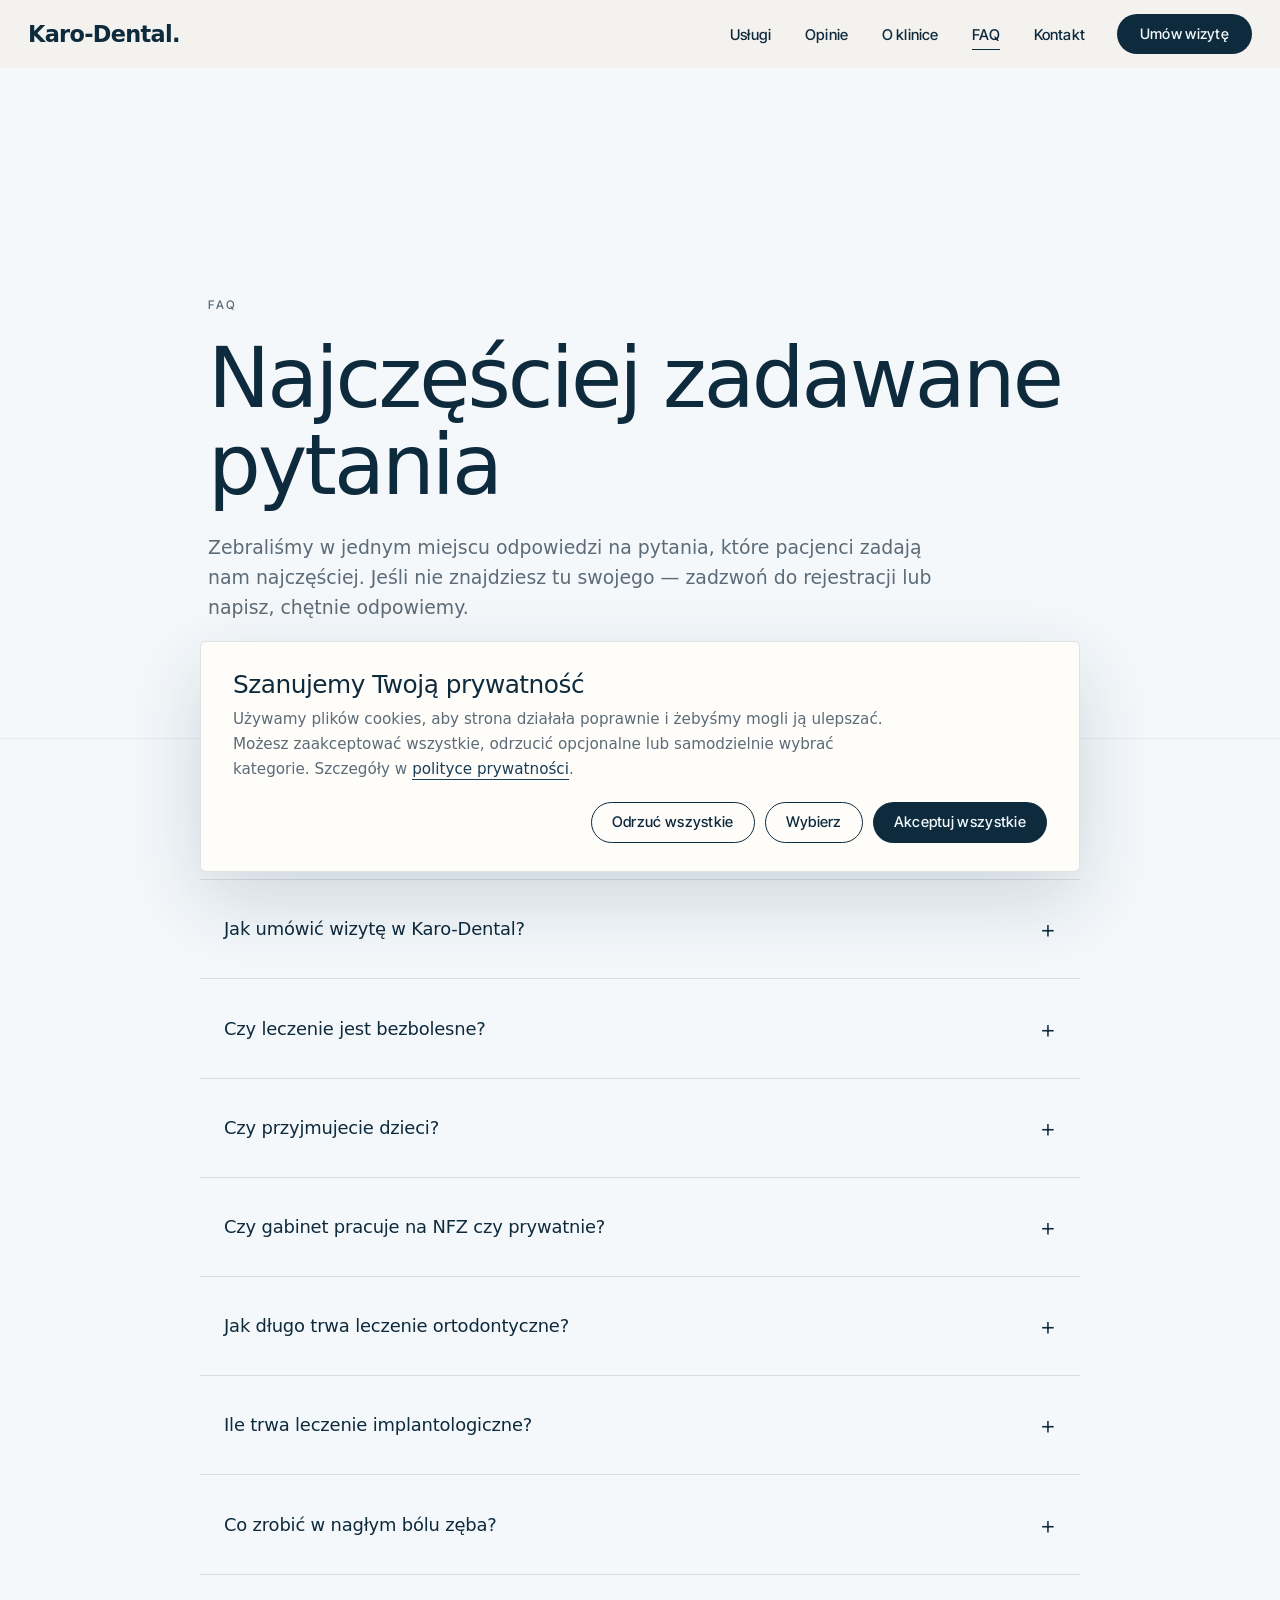
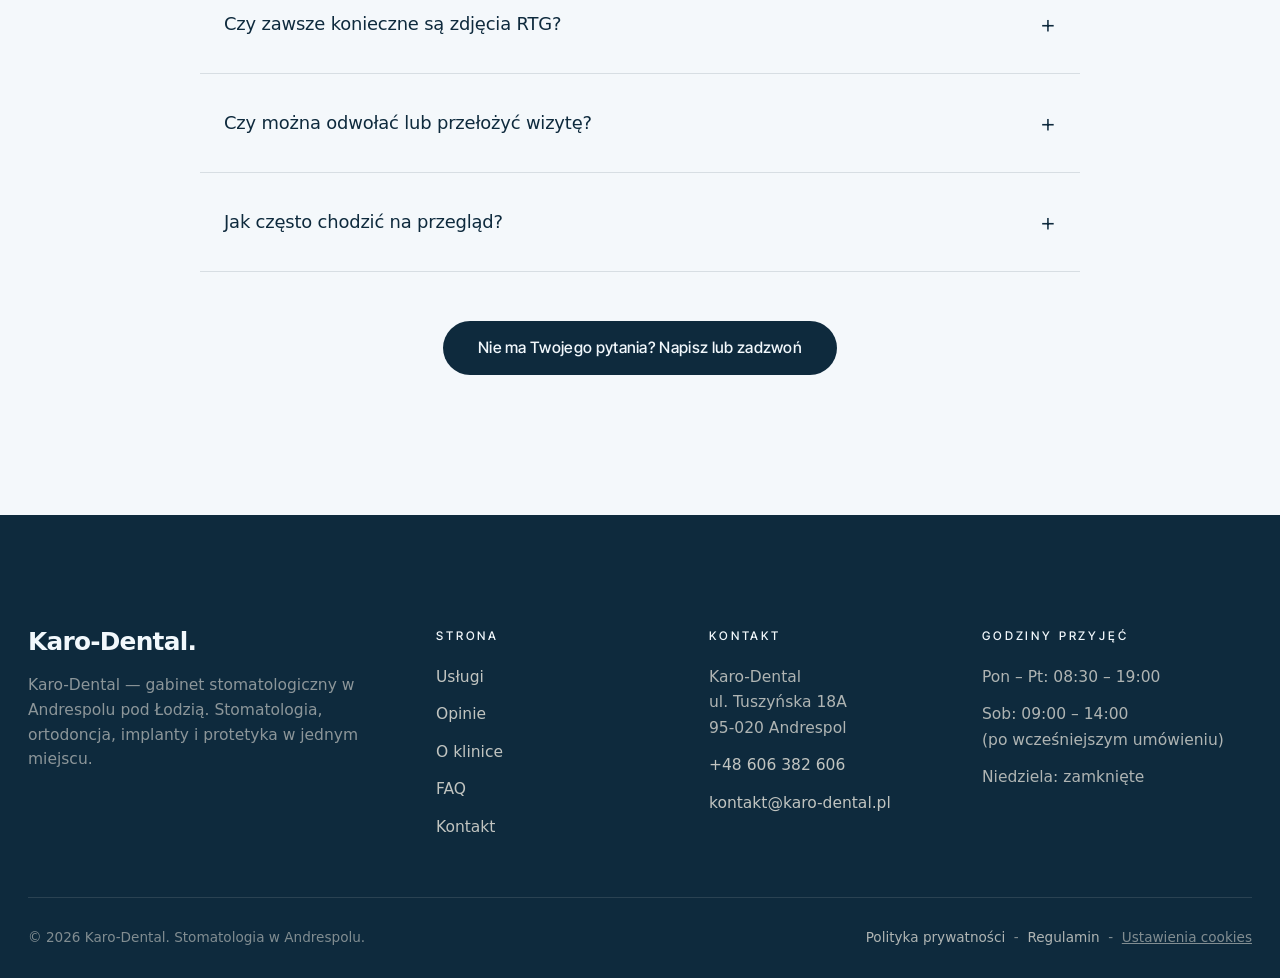
==== faq.html @ c1598f61 "Convert Meblove furniture site into Karo-Dental dental clinic site Agent-Logs-Url: https://github.co" ====
<!DOCTYPE html>
<html lang="pl">
<head>
  <meta charset="UTF-8" />
  <script>document.documentElement.classList.add("js")</script>
  <meta name="viewport" content="width=device-width, initial-scale=1.0" />
  <title>FAQ — najczęściej zadawane pytania | Karo-Dental Andrespol</title>
  <meta name="description" content="Odpowiedzi na najczęstsze pytania pacjentów Karo-Dental: rejestracja, znieczulenie, dzieci, ortodoncja, implanty, terminy, NFZ vs prywatnie, koszty leczenia." />
  <meta name="theme-color" content="#0E2A3D" />
  <link rel="icon" href="assets/favicon.svg" type="image/svg+xml" />
  <link rel="preconnect" href="https://api.fontshare.com" />
  <link rel="preconnect" href="https://fonts.googleapis.com" />
  <link rel="preconnect" href="https://fonts.gstatic.com" crossorigin />
  <link href="https://api.fontshare.com/v2/css?f[]=satoshi@300,400,500,600,700&display=swap" rel="stylesheet" />
  <link href="https://fonts.googleapis.com/css2?family=Inter+Tight:wght@300;400;500;600;700&display=swap" rel="stylesheet" />
  <link rel="stylesheet" href="style.css" />
  <meta name="robots" content="index, follow, max-image-preview:large, max-snippet:-1, max-video-preview:-1" />
  <meta name="author" content="Karo-Dental" />
  <link rel="canonical" href="https://karo-dental.pl/faq" />
  <meta property="og:url" content="https://karo-dental.pl/faq" />
  <meta property="og:type" content="website" />
  <meta property="og:locale" content="pl_PL" />
  <meta property="og:site_name" content="Karo-Dental" />
  <meta property="og:title" content="FAQ — najczęściej zadawane pytania | Karo-Dental Andrespol" />
  <meta property="og:description" content="Odpowiedzi na najczęstsze pytania pacjentów Karo-Dental." />
  <meta property="og:image" content="https://karo-dental.pl/assets/favicon.svg" />
  <meta name="twitter:card" content="summary_large_image" />
  <meta name="twitter:title" content="FAQ — najczęściej zadawane pytania | Karo-Dental Andrespol" />
  <meta name="twitter:description" content="Odpowiedzi na najczęstsze pytania pacjentów Karo-Dental." />
  <meta name="twitter:image" content="https://karo-dental.pl/assets/favicon.svg" />
  <link rel="alternate" hreflang="pl-PL" href="https://karo-dental.pl/faq" />
  <link rel="alternate" hreflang="x-default" href="https://karo-dental.pl/faq" />
  <script type="application/ld+json">
  {
    "@context": "https://schema.org",
    "@type": "FAQPage",
    "mainEntity": [
      {
        "@type": "Question",
        "name": "Jak umówić wizytę w Karo-Dental?",
        "acceptedAnswer": {
          "@type": "Answer",
          "text": "Najwygodniej zadzwonić do rejestracji pod numer +48 606 382 606 w godzinach pracy gabinetu (Pon–Pt 8:30–19:00, Sob 9:00–14:00 po wcześniejszym umówieniu). Można też napisać przez formularz kontaktowy — odpowiadamy zwykle tego samego dnia roboczego."
        }
      },
      {
        "@type": "Question",
        "name": "Czy leczenie jest bezbolesne?",
        "acceptedAnswer": {
          "@type": "Answer",
          "text": "Tak — wszędzie tam, gdzie to potrzebne, pracujemy w znieczuleniu miejscowym. Pacjenci podkreślają, że wizyty są szybkie i bezbolesne, a w wielu przypadkach drobne procedury można przeprowadzić nawet bez znieczulenia."
        }
      },
      {
        "@type": "Question",
        "name": "Czy przyjmujecie dzieci?",
        "acceptedAnswer": {
          "@type": "Answer",
          "text": "Tak. Prowadzimy przeglądy, profilaktykę (lakowanie, fluoryzacja), leczenie próchnicy zębów mlecznych i stałych oraz konsultacje ortodontyczne dla dzieci i młodzieży. Z najmłodszymi pacjentami pracujemy spokojnie, dając im czas na oswojenie się z gabinetem."
        }
      },
      {
        "@type": "Question",
        "name": "Czy gabinet pracuje na NFZ czy prywatnie?",
        "acceptedAnswer": {
          "@type": "Answer",
          "text": "Karo-Dental jest gabinetem prywatnym. Koszt każdej procedury podajemy zawsze przed jej wykonaniem — bez doliczania w trakcie. Na życzenie wystawiamy fakturę."
        }
      },
      {
        "@type": "Question",
        "name": "Jak długo trwa leczenie ortodontyczne?",
        "acceptedAnswer": {
          "@type": "Answer",
          "text": "Czas leczenia ortodontycznego jest indywidualny i zależy od stopnia wady zgryzu, wieku pacjenta i wybranego rodzaju aparatu. Standardowe leczenie aparatem stałym trwa zwykle od 12 do 24 miesięcy. Konkretny czas podajemy podczas konsultacji ortodontycznej, po analizie zdjęć."
        }
      },
      {
        "@type": "Question",
        "name": "Ile trwa leczenie implantologiczne?",
        "acceptedAnswer": {
          "@type": "Answer",
          "text": "Pełen proces — od zabiegu wszczepienia implantu do osadzenia korony — trwa zwykle 3–6 miesięcy, w zależności od warunków kostnych i miejsca w jamie ustnej. Sam zabieg wszczepienia trwa około godziny. Szczegółowy harmonogram podajemy zawsze przed rozpoczęciem leczenia."
        }
      },
      {
        "@type": "Question",
        "name": "Co zrobić w nagłym bólu zęba?",
        "acceptedAnswer": {
          "@type": "Answer",
          "text": "Zadzwoń do rejestracji pod +48 606 382 606 i zaznacz, że chodzi o ostry ból. Staramy się znaleźć możliwie najszybszy termin i zarezerwować dłuższy slot, żeby spokojnie zająć się problemem. W weekendy i święta gabinet jest nieczynny — w takich sytuacjach należy skorzystać z dyżuru stomatologicznego."
        }
      },
      {
        "@type": "Question",
        "name": "Czy zawsze konieczne są zdjęcia RTG?",
        "acceptedAnswer": {
          "@type": "Answer",
          "text": "Nie zawsze. Standardowy przegląd najczęściej nie wymaga zdjęcia RTG. Wykonujemy je wtedy, gdy faktycznie pomagają w postawieniu rozpoznania (np. leczenie kanałowe, planowanie ortodontyczne, planowanie implantologiczne). Zawsze tłumaczymy, dlaczego dane badanie jest potrzebne."
        }
      },
      {
        "@type": "Question",
        "name": "Czy można odwołać lub przełożyć wizytę?",
        "acceptedAnswer": {
          "@type": "Answer",
          "text": "Tak — wystarczy poinformować rejestrację najpóźniej dzień przed planowaną wizytą. Pozwala to udostępnić termin innemu pacjentowi i sprawniej dobrać Tobie nowy. Numer rejestracji: +48 606 382 606."
        }
      },
      {
        "@type": "Question",
        "name": "Jak często chodzić na przegląd?",
        "acceptedAnswer": {
          "@type": "Answer",
          "text": "U dorosłych zalecamy przegląd raz na pół roku, połączony z higienizacją. U dzieci — szczególnie w okresie wymiany zębów — często wystarczają wizyty co 4–6 miesięcy. Regularne kontrole pozwalają wcześnie wychwycić problemy i znacznie obniżyć koszty leczenia."
        }
      }
    ]
  }
  </script>
</head>
<body>

  <header class="nav" role="banner">
    <div class="container nav__inner">
      <a href="index.html" class="nav__logo" aria-label="Karo-Dental - strona główna">
        <span class="nav__logo-mark">Karo-Dental<span class="nav__logo-dot" aria-hidden="true">.</span></span>
      </a>
      <nav aria-label="Główna nawigacja">
        <ul class="nav__links">
          <li><a class="nav__link" data-page="oferta"      href="oferta.html">Usługi</a></li>
          <li><a class="nav__link" data-page="realizacje"  href="realizacje.html">Opinie</a></li>
          <li><a class="nav__link" data-page="o-pracowni"  href="o-pracowni.html">O klinice</a></li>
          <li><a class="nav__link" data-page="faq"         href="faq.html">FAQ</a></li>
          <li><a class="nav__link" data-page="kontakt"     href="kontakt.html">Kontakt</a></li>
          <li><a class="btn btn--primary nav__cta" href="kontakt.html">Umów wizytę</a></li>
        </ul>
      </nav>
      <button class="nav__burger" aria-label="Otwórz menu" aria-expanded="false"><span></span><span></span><span></span></button>
      <div class="nav__drawer" role="dialog" aria-label="Menu mobilne">
        <a class="nav__link" href="oferta.html">Usługi</a>
        <a class="nav__link" href="realizacje.html">Opinie</a>
        <a class="nav__link" href="o-pracowni.html">O klinice</a>
        <a class="nav__link" href="faq.html">FAQ</a>
        <a class="nav__link" href="kontakt.html">Kontakt</a>
        <a class="btn btn--primary" href="kontakt.html">Umów wizytę</a>
      </div>
    </div>
  </header>

  <section class="subhero">
    <div class="container subhero__inner">
      <span class="eyebrow reveal">FAQ</span>
      <h1 class="reveal delay-1">Najczęściej zadawane pytania</h1>
      <p class="lead reveal delay-2">Zebraliśmy w jednym miejscu odpowiedzi na pytania, które pacjenci zadają nam najczęściej. Jeśli nie znajdziesz tu swojego — zadzwoń do rejestracji lub napisz, chętnie odpowiemy.</p>
    </div>
  </section>

  <section class="section">
    <div class="container">
      <div class="faq">

        <details class="faq__item reveal">
          <summary class="faq__q">Jak umówić wizytę w Karo-Dental?</summary>
          <div class="faq__a">
            Najwygodniej zadzwonić do rejestracji pod numer <a href="tel:+48606382606">+48&nbsp;606&nbsp;382&nbsp;606</a> w godzinach pracy gabinetu (Pon–Pt 8:30–19:00, Sob 9:00–14:00 po wcześniejszym umówieniu). Można też napisać przez formularz kontaktowy — odpowiadamy zwykle tego samego dnia roboczego.
          </div>
        </details>

        <details class="faq__item reveal">
          <summary class="faq__q">Czy leczenie jest bezbolesne?</summary>
          <div class="faq__a">
            Tak — wszędzie tam, gdzie to potrzebne, pracujemy w znieczuleniu miejscowym. Pacjenci podkreślają, że wizyty są szybkie i bezbolesne, a w wielu prostych przypadkach drobne procedury można przeprowadzić nawet bez znieczulenia.
          </div>
        </details>

        <details class="faq__item reveal">
          <summary class="faq__q">Czy przyjmujecie dzieci?</summary>
          <div class="faq__a">
            Tak. Prowadzimy przeglądy, profilaktykę (lakowanie, fluoryzacja), leczenie próchnicy zębów mlecznych i stałych oraz konsultacje ortodontyczne dla dzieci i młodzieży. Z najmłodszymi pacjentami pracujemy spokojnie, dając im czas na oswojenie się z gabinetem.
          </div>
        </details>

        <details class="faq__item reveal">
          <summary class="faq__q">Czy gabinet pracuje na NFZ czy prywatnie?</summary>
          <div class="faq__a">
            Karo-Dental jest gabinetem prywatnym. Koszt każdej procedury podajemy zawsze przed jej wykonaniem — bez doliczania w trakcie. Na życzenie wystawiamy fakturę.
          </div>
        </details>

        <details class="faq__item reveal">
          <summary class="faq__q">Jak długo trwa leczenie ortodontyczne?</summary>
          <div class="faq__a">
            Czas leczenia ortodontycznego jest indywidualny i zależy od stopnia wady zgryzu, wieku pacjenta i wybranego rodzaju aparatu. Standardowe leczenie aparatem stałym trwa zwykle od 12 do 24 miesięcy. Konkretny czas podajemy podczas konsultacji ortodontycznej, po analizie zdjęć.
          </div>
        </details>

        <details class="faq__item reveal">
          <summary class="faq__q">Ile trwa leczenie implantologiczne?</summary>
          <div class="faq__a">
            Pełen proces — od zabiegu wszczepienia implantu do osadzenia korony — trwa zwykle 3–6 miesięcy, w zależności od warunków kostnych i miejsca w jamie ustnej. Sam zabieg wszczepienia trwa około godziny. Szczegółowy harmonogram podajemy zawsze przed rozpoczęciem leczenia.
          </div>
        </details>

        <details class="faq__item reveal">
          <summary class="faq__q">Co zrobić w nagłym bólu zęba?</summary>
          <div class="faq__a">
            Zadzwoń do rejestracji pod <a href="tel:+48606382606">+48&nbsp;606&nbsp;382&nbsp;606</a> i zaznacz, że chodzi o ostry ból. Staramy się znaleźć możliwie najszybszy termin i zarezerwować dłuższy slot, żeby spokojnie zająć się problemem. W weekendy i święta gabinet jest nieczynny — w takich sytuacjach należy skorzystać z dyżuru stomatologicznego.
          </div>
        </details>

        <details class="faq__item reveal">
          <summary class="faq__q">Czy zawsze konieczne są zdjęcia RTG?</summary>
          <div class="faq__a">
            Nie zawsze. Standardowy przegląd najczęściej nie wymaga zdjęcia RTG. Wykonujemy je wtedy, gdy faktycznie pomagają w postawieniu rozpoznania (np. leczenie kanałowe, planowanie ortodontyczne, planowanie implantologiczne). Zawsze tłumaczymy, dlaczego dane badanie jest potrzebne.
          </div>
        </details>

        <details class="faq__item reveal">
          <summary class="faq__q">Czy można odwołać lub przełożyć wizytę?</summary>
          <div class="faq__a">
            Tak — wystarczy poinformować rejestrację najpóźniej dzień przed planowaną wizytą. Pozwala to udostępnić termin innemu pacjentowi i sprawniej dobrać Tobie nowy. Numer rejestracji: <a href="tel:+48606382606">+48&nbsp;606&nbsp;382&nbsp;606</a>.
          </div>
        </details>

        <details class="faq__item reveal">
          <summary class="faq__q">Jak często chodzić na przegląd?</summary>
          <div class="faq__a">
            U dorosłych zalecamy przegląd raz na pół roku, połączony z higienizacją. U dzieci — szczególnie w okresie wymiany zębów — często wystarczają wizyty co 4–6 miesięcy. Regularne kontrole pozwalają wcześnie wychwycić problemy i znacznie obniżyć koszty leczenia.
          </div>
        </details>

      </div>

      <div class="text-center mt-l reveal">
        <a class="btn btn--primary btn--lg" href="kontakt.html">Nie ma Twojego pytania? Napisz lub zadzwoń</a>
      </div>
    </div>
  </section>

  <footer class="footer" role="contentinfo">
    <div class="container">
      <div class="footer__top">
        <div class="footer__brand">
          <span class="nav__logo-mark">Karo-Dental<span class="nav__logo-dot" aria-hidden="true">.</span></span>
          <p>Karo-Dental — gabinet stomatologiczny w Andrespolu pod Łodzią. Stomatologia, ortodoncja, implanty i protetyka w jednym miejscu.</p>
        </div>
        <div class="footer__col"><h5>Strona</h5>
          <ul>
            <li><a href="oferta.html">Usługi</a></li>
            <li><a href="realizacje.html">Opinie</a></li>
            <li><a href="o-pracowni.html">O klinice</a></li>
            <li><a href="faq.html">FAQ</a></li>
            <li><a href="kontakt.html">Kontakt</a></li>
          </ul>
        </div>
        <div class="footer__col"><h5>Kontakt</h5>
          <ul>
            <li>Karo-Dental<br/>ul. Tuszyńska 18A<br/>95-020 Andrespol</li>
            <li><a href="tel:+48606382606">+48 606 382 606</a></li>
            <li><a href="mailto:kontakt@karo-dental.pl">kontakt@karo-dental.pl</a></li>
          </ul>
        </div>
        <div class="footer__col"><h5>Godziny przyjęć</h5>
          <ul>
            <li>Pon&nbsp;–&nbsp;Pt: 08:30 – 19:00</li>
            <li>Sob: 09:00 – 14:00<br/>(po wcześniejszym umówieniu)</li>
            <li>Niedziela: zamknięte</li>
          </ul>
        </div>
      </div>
      <div class="footer__bottom">
        <span>© <span id="year">2025</span> Karo-Dental. Stomatologia w Andrespolu.</span>
        <span><a href="polityka-prywatnosci.html">Polityka prywatności</a> &nbsp;-&nbsp; <a href="regulamin.html">Regulamin</a> &nbsp;-&nbsp; <button type="button" class="cookie__settings-link" data-cookie-settings>Ustawienia cookies</button></span>
      </div>
    </div>
  </footer>

  <script src="main.js" defer></script>
</body>
</html>
---- style.css ----
*,
*::before,
*::after { box-sizing: border-box; margin: 0; padding: 0; }

html { scroll-behavior: smooth; -webkit-text-size-adjust: 100%; }

:root {
  --bg:          #F4F8FB;
  --bg-soft:     #FFFFFF;
  --bg-warm:     #EAF3FA;
  --beige:       #C9E4F1;
  --beige-soft:  #E2EEF6;
  --ink:         #0E2A3D;
  --ink-soft:    #5C6B77;
  --espresso:    #1A3F58;
  --espresso-h:  #235680;
  --accent:      #2E8FB4;

  --line:        rgba(14, 42, 61, 0.12);
  --line-soft:   rgba(14, 42, 61, 0.06);
  --shadow-sm:   0 2px 6px  rgba(14, 42, 61, 0.05);
  --shadow-md:   0 14px 40px rgba(14, 42, 61, 0.08);
  --shadow-lg:   0 28px 80px rgba(14, 42, 61, 0.16);

  --radius:      4px;
  --radius-lg:   6px;

  --maxw:        1320px;
  --nav-h:       64px;

  --space-3:    8px;
  --space-4:   12px;
  --space-5:   16px;
  --space-6:   24px;
  --space-7:   32px;
  --space-8:   48px;
  --space-9:   64px;
  --space-10:  80px;
  --space-11: 120px;
  --space-12: 160px;

  --font-display: "Satoshi", system-ui, -apple-system, "Segoe UI", Roboto, Helvetica, Arial, sans-serif;
  --font-body:    "Satoshi", system-ui, -apple-system, "Segoe UI", Roboto, Helvetica, Arial, sans-serif;
  --font-ui:      "Inter Tight", system-ui, -apple-system, "Segoe UI", Roboto, Helvetica, Arial, sans-serif;

  --fs-eyebrow: 0.74rem;
  --fs-body:    1.0625rem;
  --fs-lead:    1.18rem;
  --fs-h4:      1.18rem;
  --fs-h3:      clamp(1.4rem, 1.6vw, 1.85rem);
  --fs-h2:      clamp(2.1rem, 4.2vw, 3.6rem);
  --fs-h1:      clamp(2.8rem, 6.5vw, 5.8rem);

  --t-fast:      180ms cubic-bezier(.2,.7,.2,1);
  --t:           260ms cubic-bezier(.2,.7,.2,1);
  --t-slow:      700ms cubic-bezier(.2,.7,.2,1);
  --t-zoom:     1200ms cubic-bezier(.2,.7,.2,1);
}

body {
  font-family: var(--font-body);
  font-weight: 400;
  font-size: var(--fs-body);
  line-height: 1.65;
  color: var(--ink);
  background: var(--bg);
  -webkit-font-smoothing: antialiased;
  -moz-osx-font-smoothing: grayscale;
  overflow-x: hidden;
}

img, picture, video, svg { display: block; max-width: 100%; height: auto; }
a { color: inherit; text-decoration: none; }
ul { list-style: none; }
button { font: inherit; cursor: pointer; border: 0; background: none; color: inherit; }

::selection { background: var(--espresso); color: var(--bg); }

h1, h2, h3, h4, h5, .display {
  font-family: var(--font-display);
  font-weight: 500;
  color: var(--ink);
  letter-spacing: -0.02em;
  line-height: 1.05;
}
h1 { font-size: var(--fs-h1); font-weight: 500; letter-spacing: -0.035em; }
h2 { font-size: var(--fs-h2); font-weight: 500; letter-spacing: -0.025em; line-height: 1.08; }
h3 { font-size: var(--fs-h3); font-weight: 500; letter-spacing: -0.015em; line-height: 1.18; }
h4 { font-size: var(--fs-h4); font-weight: 600; font-family: var(--font-ui); letter-spacing: -0.005em; line-height: 1.3; }

p { color: var(--ink); }
.lead { font-size: var(--fs-lead); line-height: 1.6; color: var(--ink-soft); max-width: 62ch; font-weight: 400; }
.muted { color: var(--ink-soft); }
.eyebrow {
  font-family: var(--font-ui);
  font-size: var(--fs-eyebrow);
  font-weight: 500;
  letter-spacing: 0.22em;
  text-transform: uppercase;
  color: var(--ink-soft);
  display: inline-block;
}

.container {
  width: 100%;
  max-width: var(--maxw);
  margin: 0 auto;
  padding: 0 28px;
}
@media (max-width: 640px) { .container { padding: 0 20px; } }

.section { padding: clamp(80px, 11vw, 160px) 0; }
.section--soft  { background: var(--bg-soft); }
.section--warm  { background: var(--bg-warm); }
.section--beige { background: var(--beige-soft); }
.section--dark  { background: var(--ink); color: #E8F1F7; }
.section--dark h1, .section--dark h2, .section--dark h3, .section--dark h4 { color: #F2F8FC; }
.section--dark p, .section--dark .lead { color: rgba(244,239,230,0.78); }
.section--dark .eyebrow { color: rgba(244,239,230,0.65); }

.section__head {
  display: flex;
  flex-direction: column;
  gap: 18px;
  max-width: 760px;
  margin-bottom: clamp(48px, 7vw, 80px);
}
.section__head--center {
  margin-left: auto;
  margin-right: auto;
  align-items: center;
  text-align: center;
}
.section__head--split {
  display: grid;
  grid-template-columns: 1fr 1fr;
  gap: clamp(32px, 5vw, 80px);
  max-width: none;
  align-items: end;
}
.section__head--split .lead { margin-top: 0; }
@media (max-width: 800px) { .section__head--split { grid-template-columns: 1fr; align-items: start; } }

.grid { display: grid; gap: clamp(20px, 2.5vw, 32px); }
.grid-2 { grid-template-columns: repeat(2, 1fr); }
.grid-3 { grid-template-columns: repeat(3, 1fr); }
.grid-4 { grid-template-columns: repeat(4, 1fr); }
.grid--wide { gap: clamp(28px, 4vw, 56px); }
@media (max-width: 900px) { .grid-3, .grid-4 { grid-template-columns: repeat(2, 1fr); } }
@media (max-width: 600px) { .grid-2, .grid-3, .grid-4 { grid-template-columns: 1fr; } }

.btn {
  display: inline-flex;
  align-items: center;
  justify-content: center;
  gap: 10px;
  padding: 15px 28px;
  border-radius: 999px;
  font-family: var(--font-ui);
  font-size: 0.93rem;
  font-weight: 500;
  letter-spacing: 0.02em;
  line-height: 1;
  transition:
    background var(--t),
    color var(--t),
    transform var(--t),
    box-shadow var(--t),
    border-color var(--t);
  white-space: nowrap;
  border: 1px solid transparent;
}
.btn--primary {
  background: var(--ink);
  color: #F2F8FC;
}
.btn--primary:hover,
.btn--primary:focus-visible {
  background: var(--espresso-h);
  transform: translateY(-2px);
  box-shadow: var(--shadow-md);
  outline: none;
}
.btn--ghost {
  background: transparent;
  color: var(--ink);
  border-color: var(--ink);
}
.btn--ghost:hover,
.btn--ghost:focus-visible {
  background: var(--ink);
  color: #F2F8FC;
  transform: translateY(-2px);
  outline: none;
}
.btn--light {
  background: #F2F8FC;
  color: var(--ink);
}
.btn--light:hover { background: #fff; transform: translateY(-2px); box-shadow: var(--shadow-md); }
.btn--lg { padding: 18px 34px; font-size: 0.98rem; }
.link-arrow {
  display: inline-flex;
  align-items: center;
  gap: 10px;
  font-family: var(--font-ui);
  font-weight: 500;
  font-size: 0.95rem;
  color: var(--ink);
  letter-spacing: 0.01em;
  border-bottom: 1px solid var(--ink);
  padding-bottom: 4px;
  transition: gap var(--t), opacity var(--t);
}
.link-arrow::after { content: "→"; transition: transform var(--t); }
.link-arrow:hover { gap: 14px; opacity: 0.7; }
.link-arrow:hover::after { transform: translateX(4px); }

.nav {
  position: sticky;
  top: 0;
  z-index: 50;
  background: transparent;
  border-bottom: 1px solid transparent;
  transition: border-color var(--t), box-shadow var(--t);
}
.nav::before {
  content: "";
  position: absolute;
  inset: 0;
  z-index: -1;
  background: rgba(244,241,236,0.85);
  backdrop-filter: saturate(140%) blur(16px);
  -webkit-backdrop-filter: saturate(140%) blur(16px);
  transition: background var(--t), opacity var(--t);
}
.nav.is-scrolled {
  border-bottom-color: var(--line-soft);
}
.nav.is-scrolled::before {
  background: rgba(244,241,236,0.96);
}

.has-hero .nav:not(.is-scrolled) {
  border-bottom-color: transparent;
}
.has-hero .nav:not(.is-scrolled)::before {
  background: transparent;
  backdrop-filter: none;
  -webkit-backdrop-filter: none;
}
.has-hero .nav:not(.is-scrolled) .nav__logo-mark,
.has-hero .nav:not(.is-scrolled) .nav__logo-dot,
.has-hero .nav:not(.is-scrolled) .nav__link { color: #F2F8FC; }
.has-hero .nav:not(.is-scrolled) .nav__link:hover { background: rgba(244,239,230,0.12); }
.has-hero .nav:not(.is-scrolled) .nav__cta { background: #F2F8FC; color: var(--ink); }
.has-hero .nav:not(.is-scrolled) .nav__cta:hover { background: #fff; }
.has-hero .nav:not(.is-scrolled) .nav__burger span { background: #F2F8FC; }

.nav__inner {
  display: flex;
  align-items: center;
  justify-content: space-between;
  height: var(--nav-h);
  gap: 24px;
}
@media (max-width: 920px) {
  :root { --nav-h: 52px; }
}
@media (max-width: 480px) {
  :root { --nav-h: 48px; }
}
.nav__logo {
  display: inline-flex;
  align-items: baseline;
  gap: 1px;
  text-decoration: none;
  flex-shrink: 0;
}
.nav__logo-mark {
  font-family: var(--font-display);
  font-weight: 600;
  font-size: 1.4rem;
  line-height: 1;
  letter-spacing: -0.03em;
  color: var(--ink);
  transition: color var(--t);
}
.nav__logo-dot {
  font-family: var(--font-display);
  font-weight: 600;
  font-size: 1.4rem;
  line-height: 1;
  color: var(--ink);
  margin-left: 0;
}
.nav__logo:hover .nav__logo-mark { opacity: 0.7; }
.nav__links {
  display: flex;
  align-items: center;
  gap: 2px;
}
.nav__link {
  position: relative;
  padding: 10px 16px;
  font-family: var(--font-ui);
  font-size: 0.93rem;
  font-weight: 500;
  letter-spacing: 0.01em;
  color: var(--ink);
  border-radius: 4px;
  transition: color var(--t), background var(--t), opacity var(--t);
}
.nav__link:hover { background: rgba(14,14,13,0.05); }
.nav__link.is-active::after {
  content: "";
  position: absolute;
  left: 16px; right: 16px;
  bottom: 4px;
  height: 1px;
  background: currentColor;
}
.nav__cta {
  margin-left: 14px;
  padding: 12px 22px;
  font-size: 0.9rem;
}
.nav__burger {
  display: none;
  width: 40px;
  height: 40px;
  border-radius: 4px;
  position: relative;
}
.nav__burger span {
  display: block;
  position: absolute;
  left: 10px; right: 10px;
  height: 1.5px;
  background: var(--ink);
  transition: transform var(--t), opacity var(--t), top var(--t), background var(--t);
}
.nav__burger span:nth-child(1) { top: 14px; }
.nav__burger span:nth-child(2) { top: 19px; }
.nav__burger span:nth-child(3) { top: 24px; }
.nav.is-open .nav__burger span:nth-child(1) { top: 19px; transform: rotate(45deg); background: var(--ink); }
.nav.is-open .nav__burger span:nth-child(2) { opacity: 0; }
.nav.is-open .nav__burger span:nth-child(3) { top: 19px; transform: rotate(-45deg); background: var(--ink); }

.nav__drawer {
  position: fixed;
  top: var(--nav-h);
  left: 0;
  right: 0;
  bottom: 0;
  height: calc(100vh - var(--nav-h));
  height: calc(100dvh - var(--nav-h));
  background: var(--bg);
  padding: 24px clamp(20px, 5vw, 32px) calc(32px + env(safe-area-inset-bottom, 0px));
  display: flex;
  flex-direction: column;
  gap: 4px;
  z-index: 49;
  overflow-y: auto;
  overscroll-behavior: contain;
  -webkit-overflow-scrolling: touch;
  opacity: 0;
  visibility: hidden;
  transform: translateY(-8px);
  transition: opacity var(--t), transform var(--t), visibility 0s linear var(--t);
}
.nav__drawer .nav__link {
  padding: 18px 4px;
  font-size: 1.1rem;
  color: var(--ink);
  border-bottom: 1px solid var(--line-soft);
  border-radius: 0;
}
.nav__drawer .nav__link:hover { background: transparent; opacity: 0.7; }
.nav__drawer .btn { margin-top: 24px; align-self: stretch; text-align: center; }
.nav.is-open .nav__drawer {
  opacity: 1;
  visibility: visible;
  transform: translateY(0);
  transition: opacity var(--t), transform var(--t), visibility 0s;
}
.nav.is-open {
  border-bottom-color: var(--line-soft);
}
.nav.is-open::before {
  background: var(--bg);
  backdrop-filter: none;
  -webkit-backdrop-filter: none;
}
.has-hero .nav:not(.is-scrolled).is-open {
  border-bottom-color: var(--line-soft);
}
.has-hero .nav:not(.is-scrolled).is-open::before {
  background: var(--bg);
}
.has-hero .nav:not(.is-scrolled).is-open .nav__logo-mark,
.has-hero .nav:not(.is-scrolled).is-open .nav__logo-dot { color: var(--ink); }
.has-hero .nav:not(.is-scrolled).is-open .nav__burger span { background: var(--ink); }

@media (min-width: 921px) {
  .nav__drawer { display: none !important; }
}
@media (max-width: 920px) {
  .nav__links { display: none; }
  .nav__burger { display: block; }
  .nav__inner { gap: 12px; }
}

.hero {
  position: relative;
  min-height: 100vh;
  min-height: 100svh;
  display: flex;
  align-items: flex-end;
  color: #F2F8FC;
  isolation: isolate;
  overflow: hidden;
  margin-top: calc(-1 * var(--nav-h));
  padding-top: var(--nav-h);
}
.hero__media,
.hero__media picture,
.hero__media img {
  position: absolute;
  inset: 0;
  width: 100%;
  
  height: 110%;
  object-fit: cover;
  z-index: -2;
}
.hero__media { will-change: transform; transform: translate3d(0,0,0); }
.hero::after {
  content: "";
  position: absolute;
  inset: 0;
  background:
    linear-gradient(180deg, rgba(8,7,6,0.35) 0%, rgba(8,7,6,0.25) 35%, rgba(8,7,6,0.55) 75%, rgba(8,7,6,0.78) 100%);
  z-index: -1;
}
.hero .container { width: 100%; }
.hero__inner {
  padding: clamp(80px, 16vw, 180px) 0 clamp(64px, 9vw, 110px);
  max-width: 980px;
}
.hero__eyebrow {
  color: rgba(244,239,230,0.85);
  letter-spacing: 0.28em;
  font-size: 0.72rem;
  margin-bottom: clamp(20px, 3vw, 36px);
}
.hero h1 {
  color: #F7F2EC;
  margin: 0 0 clamp(22px, 3vw, 36px);
  font-weight: 500;
  letter-spacing: -0.04em;
  line-height: 0.98;
  text-wrap: balance;
}
.hero p {
  color: rgba(244,239,230,0.85);
  font-size: clamp(1.05rem, 1.4vw, 1.25rem);
  line-height: 1.55;
  max-width: 56ch;
  font-weight: 300;
}
.hero__cta {
  margin-top: clamp(28px, 4vw, 44px);
  display: flex;
  flex-wrap: wrap;
  gap: 14px;
}
.hero__cta .btn--ghost {
  color: #F2F8FC;
  border-color: rgba(244,239,230,0.5);
}
.hero__cta .btn--ghost:hover {
  background: #F2F8FC;
  color: var(--ink);
  border-color: #F2F8FC;
}
.hero__scroll {
  position: absolute;
  bottom: 32px;
  left: 50%;
  transform: translateX(-50%);
  font-family: var(--font-ui);
  font-size: 0.7rem;
  letter-spacing: 0.28em;
  text-transform: uppercase;
  color: rgba(244,239,230,0.7);
  display: flex;
  flex-direction: column;
  align-items: center;
  gap: 12px;
  z-index: 1;
}
.hero__scroll::after {
  content: "";
  width: 1px;
  height: 38px;
  background: rgba(244,239,230,0.5);
  animation: scrollHint 2.4s ease-in-out infinite;
  transform-origin: top;
}
@keyframes scrollHint {
  0%, 100% { transform: scaleY(0.4); opacity: 0.4; }
  50%      { transform: scaleY(1);   opacity: 1; }
}
@media (max-width: 720px) { .hero__scroll { display: none; } }

.subhero {
  padding: clamp(140px, 18vw, 220px) 0 clamp(72px, 9vw, 120px);
  background: var(--bg);
  border-bottom: 1px solid var(--line-soft);
}
.subhero__inner { max-width: 920px; }
.subhero h1 { margin: 18px 0 22px; letter-spacing: -0.035em; }

.card {
  background: transparent;
  border-radius: var(--radius-lg);
  overflow: hidden;
  transition: transform var(--t);
  display: flex;
  flex-direction: column;
}
.card__media {
  aspect-ratio: 4 / 3;
  overflow: hidden;
  background: var(--beige-soft);
  border-radius: var(--radius);
}
.card__media picture { display: block; width: 100%; height: 100%; }
.card__media img {
  width: 100%;
  height: 100%;
  object-fit: cover;
  transition: transform var(--t-zoom);
}
.card:hover .card__media img { transform: scale(1.05); }
.card__body {
  padding: 22px 2px 4px;
  display: flex;
  flex-direction: column;
  gap: 10px;
  flex: 1;
}
.card__title { font-size: 1.25rem; }
.card__desc { color: var(--ink-soft); font-size: 0.97rem; line-height: 1.6; }
.card__foot { margin-top: auto; padding-top: 16px; }

.service-tile {
  position: relative;
  display: block;
  overflow: hidden;
  border-radius: var(--radius-lg);
  isolation: isolate;
  color: #F2F8FC;
  text-decoration: none;
  background: var(--ink);
}
.service-tile__media {
  aspect-ratio: 4 / 5;
  overflow: hidden;
}
.service-tile__media picture,
.service-tile__media img {
  width: 100%; height: 100%;
  display: block;
  object-fit: cover;
  transition: transform var(--t-zoom), opacity var(--t);
}
.service-tile:hover .service-tile__media img { transform: scale(1.06); }
.service-tile__overlay {
  position: absolute;
  inset: 0;
  background: linear-gradient(180deg, rgba(8,7,6,0) 35%, rgba(8,7,6,0.65) 100%);
  z-index: 1;
  transition: background var(--t);
}
.service-tile:hover .service-tile__overlay { background: linear-gradient(180deg, rgba(8,7,6,0.15) 0%, rgba(8,7,6,0.75) 100%); }
.service-tile__body {
  position: absolute;
  left: clamp(20px, 2.4vw, 32px);
  right: clamp(20px, 2.4vw, 32px);
  bottom: clamp(20px, 2.4vw, 32px);
  z-index: 2;
  display: flex;
  flex-direction: column;
  gap: 10px;
}
.service-tile__num {
  font-family: var(--font-ui);
  font-size: 0.7rem;
  letter-spacing: 0.28em;
  text-transform: uppercase;
  color: rgba(244,239,230,0.75);
}
.service-tile h3 {
  color: #F7F2EC;
  font-size: clamp(1.4rem, 2.2vw, 2rem);
  letter-spacing: -0.02em;
}
.service-tile p {
  display: none;
}
.service-tile__arrow {
  position: absolute;
  top: clamp(20px, 2.4vw, 28px);
  right: clamp(20px, 2.4vw, 28px);
  width: 44px; height: 44px;
  border-radius: 50%;
  background: rgba(244,239,230,0.15);
  backdrop-filter: blur(8px);
  border: 1px solid rgba(244,239,230,0.35);
  display: grid;
  place-items: center;
  color: #F2F8FC;
  z-index: 2;
  transition: background var(--t), transform var(--t);
}
.service-tile:hover .service-tile__arrow { background: #F2F8FC; color: var(--ink); transform: rotate(-45deg); }
.service-tile__arrow::before { content: "→"; font-size: 1.05rem; line-height: 1; }

.service-card {
  background: var(--bg-soft);
  border: 1px solid var(--line-soft);
  border-radius: var(--radius-lg);
  padding: 36px 32px 32px;
  transition: transform var(--t), border-color var(--t);
  display: flex;
  flex-direction: column;
  gap: 18px;
}
.service-card:hover {
  transform: translateY(-3px);
  border-color: var(--line);
}
.service-card__icon {
  width: 52px;
  height: 52px;
  border-radius: 6px;
  background: var(--bg);
  border: 1px solid var(--line-soft);
  color: var(--ink);
  display: grid;
  place-items: center;
}
.service-card__icon svg { width: 24px; height: 24px; }
.service-card h3 { font-size: 1.4rem; }
.service-card p { color: var(--ink-soft); font-size: 0.97rem; }
.service-card__foot { margin-top: auto; padding-top: 12px; }

.steps {
  counter-reset: step;
  border-top: 1px solid var(--line);
}
.step {
  display: grid;
  grid-template-columns: 1fr;
  gap: 6px;
  padding: clamp(28px, 4vw, 44px) 0;
  border-bottom: 1px solid var(--line);
  position: relative;
  align-items: start;
}
.step__num {
  font-family: var(--font-ui);
  font-size: 0.74rem;
  font-weight: 500;
  color: var(--ink-soft);
  letter-spacing: 0.22em;
  text-transform: uppercase;
  line-height: 1.2;
  margin: 0 0 2px;
}
.step__body { display: flex; flex-direction: column; gap: 10px; max-width: 64ch; }
.step > h3,
.step > p { max-width: 64ch; }
.step > h3 + p { margin-top: 8px; }
.step h3 { font-size: clamp(1.4rem, 2.2vw, 2rem); letter-spacing: -0.02em; }
.step p { color: var(--ink-soft); font-size: 1.05rem; line-height: 1.55; }
.step__icon {
  position: absolute;
  top: clamp(28px, 4vw, 44px);
  right: 0;
  width: 56px; height: 56px;
  border-radius: 50%;
  border: 1px solid var(--line);
  display: grid;
  place-items: center;
  color: var(--ink);
}
.step__icon svg { width: 26px; height: 26px; }
.step:has(.step__icon) { padding-right: 76px; }
@media (max-width: 480px) {
  .step:has(.step__icon) { padding-right: 0; }
  .step__icon { display: none; }
}

.feature {
  display: flex;
  flex-direction: column;
  gap: 16px;
  padding: 6px 4px;
}
.feature__icon {
  width: 48px;
  height: 48px;
  border-radius: 6px;
  background: transparent;
  border: 1px solid var(--line);
  display: grid;
  place-items: center;
  color: var(--ink);
}
.feature__icon svg { width: 22px; height: 22px; }
.feature h4 { font-size: 1.1rem; }
.feature p { color: var(--ink-soft); font-size: 0.97rem; line-height: 1.6; }

.tile {
  position: relative;
  border-radius: var(--radius-lg);
  overflow: hidden;
  display: block;
  isolation: isolate;
  background: var(--beige-soft);
  cursor: pointer;
}
.tile__media {
  aspect-ratio: 16 / 10;
  overflow: hidden;
}
.tile--portrait .tile__media { aspect-ratio: 4 / 5; }
.tile--wide    .tile__media { aspect-ratio: 16 / 9; }
.tile__media picture {
  display: block;
  width: 100%;
  height: 100%;
}
.tile__media img {
  width: 100%; height: 100%;
  object-fit: cover;
  transition: transform var(--t-zoom);
}
.tile:hover .tile__media img,
.tile:focus-visible .tile__media img { transform: scale(1.05); }
.tile__caption {
  display: none;
}

.realizacje-grid {
  display: grid;
  grid-template-columns: repeat(6, 1fr);
  gap: clamp(20px, 2.5vw, 40px);
}
.realizacje-grid > .tile { grid-column: span 3; }
.realizacje-grid > .tile.tile--feature { grid-column: span 6; }
.realizacje-grid > .tile.tile--third   { grid-column: span 2; }
@media (max-width: 900px) {
  .realizacje-grid { grid-template-columns: repeat(2, 1fr); }
  .realizacje-grid > .tile,
  .realizacje-grid > .tile.tile--feature,
  .realizacje-grid > .tile.tile--third { grid-column: span 2; }
}
@media (max-width: 560px) {
  .realizacje-grid { grid-template-columns: 1fr; }
  .realizacje-grid > .tile,
  .realizacje-grid > .tile.tile--feature,
  .realizacje-grid > .tile.tile--third { grid-column: span 1; }
}

.cta-banner {
  background: var(--ink);
  color: #F2F8FC;
  border-radius: var(--radius-lg);
  padding: clamp(48px, 7vw, 96px);
  display: grid;
  gap: 32px;
  align-items: center;
  grid-template-columns: 1.5fr auto;
}
.cta-banner h2 { color: #F7F2EC; max-width: 18ch; letter-spacing: -0.025em; }
.cta-banner p { color: rgba(244,239,230,0.78); margin-top: 18px; max-width: 56ch; font-size: 1.08rem; line-height: 1.55; }
.cta-banner .btn--light { padding: 18px 32px; }
@media (max-width: 820px) {
  .cta-banner { grid-template-columns: 1fr; padding: 44px 32px; }
}

.form {
  display: grid;
  gap: 22px;
  background: transparent;
  padding: 0;
  border-radius: 0;
  border: 0;
}
.form--card {
  background: var(--bg-soft);
  padding: clamp(32px, 4vw, 48px);
  border-radius: var(--radius-lg);
  border: 1px solid var(--line-soft);
}
.form__row { display: grid; gap: 22px; grid-template-columns: 1fr 1fr; }
@media (max-width: 600px) { .form__row { grid-template-columns: 1fr; } }
.field { display: flex; flex-direction: column; gap: 8px; }
.field label {
  font-family: var(--font-ui);
  font-size: 0.78rem;
  font-weight: 500;
  color: var(--ink-soft);
  letter-spacing: 0.18em;
  text-transform: uppercase;
}
.field input,
.field select,
.field textarea {
  width: 100%;
  font: inherit;
  font-size: 1rem;
  color: var(--ink);
  background: transparent;
  border: 0;
  border-bottom: 1px solid var(--line);
  border-radius: 0;
  padding: 12px 0;
  transition: border-color var(--t);
}
.form--card .field input,
.form--card .field select,
.form--card .field textarea {
  background: var(--bg);
  border: 1px solid var(--line);
  border-radius: var(--radius);
  padding: 14px 16px;
}
.field textarea { min-height: 160px; resize: vertical; }
.field input:focus,
.field select:focus,
.field textarea:focus {
  outline: none;
  border-color: var(--ink);
}
.form--card .field input:focus,
.form--card .field select:focus,
.form--card .field textarea:focus {
  background: #fff;
  box-shadow: 0 0 0 3px rgba(14,14,13,0.08);
}
.field__hint { color: var(--ink-soft); font-size: 0.85rem; line-height: 1.5; }
.field--file input[type="file"] {
  padding: 12px 0;
  background: transparent;
  border: 0;
  border-bottom: 1px dashed var(--line);
  border-radius: 0;
}
.form--card .field--file input[type="file"] {
  background: var(--bg);
  border: 1px dashed var(--line);
  border-radius: var(--radius);
  padding: 12px 14px;
}
.form__submit { display: flex; align-items: center; gap: 18px; flex-wrap: wrap; padding-top: 8px; }
.form__submit .field__hint { font-size: 0.85rem; }
.field--consent { gap: 0; }
.field label.consent {
  display: flex;
  gap: 10px;
  align-items: flex-start;
  font-family: inherit;
  font-size: 0.9rem;
  font-weight: 400;
  color: var(--ink-soft);
  letter-spacing: 0;
  text-transform: none;
  line-height: 1.55;
  cursor: pointer;
}
.field label.consent input[type="checkbox"] {
  width: auto;
  margin-top: 3px;
  flex: 0 0 auto;
}
.field label.consent span {
  flex: 1 1 auto;
  min-width: 0;
  overflow-wrap: anywhere;
}
.field label.consent a {
  color: var(--espresso);
  text-decoration: underline;
}

.offer-block {
  display: grid;
  grid-template-columns: 1fr 1fr;
  gap: clamp(32px, 6vw, 96px);
  align-items: center;
  padding: clamp(56px, 9vw, 120px) 0;
  border-top: 1px solid var(--line);
}
.offer-block:first-of-type { border-top: 0; padding-top: 0; }
.offer-block--reverse .offer-block__media { order: 2; }
@media (max-width: 860px) {
  .offer-block { grid-template-columns: 1fr; gap: 32px; }
  .offer-block--reverse .offer-block__media { order: 0; }
}
.offer-block__media {
  border-radius: var(--radius-lg);
  overflow: hidden;
  aspect-ratio: 4 / 5;
}
.offer-block__media picture { display: block; width: 100%; height: 100%; }
.offer-block__media img { width: 100%; height: 100%; object-fit: cover; transition: transform var(--t-zoom); }
.offer-block:hover .offer-block__media img { transform: scale(1.04); }
.offer-block__body { display: flex; flex-direction: column; gap: 22px; }
.offer-block__body h2 { font-size: clamp(1.9rem, 3.2vw, 2.6rem); letter-spacing: -0.025em; }
.offer-block__body p { color: var(--ink-soft); font-size: 1.05rem; line-height: 1.65; }
.offer-block__list {
  display: grid;
  gap: 14px;
  margin-top: 8px;
}
.offer-block__list li {
  position: relative;
  padding-left: 28px;
  color: var(--ink);
  font-size: 0.98rem;
  line-height: 1.55;
}
.offer-block__list li::before {
  content: "";
  position: absolute;
  left: 0; top: 12px;
  width: 16px; height: 1px;
  background: var(--ink);
}
.offer-block__cta { display: flex; flex-wrap: wrap; gap: 12px; margin-top: 12px; }

.story {
  display: grid;
  grid-template-columns: 1fr 1fr;
  gap: clamp(32px, 5vw, 64px);
  align-items: start;
}
@media (max-width: 860px) { .story { grid-template-columns: 1fr; } }
.story__media {
  border-radius: var(--radius-lg);
  overflow: hidden;
  aspect-ratio: 4 / 5;
  position: sticky;
  top: calc(var(--nav-h) + 16px);
}
@media (max-width: 860px) {
  .story__media { position: static; top: auto; }
}
.story__media picture { display: block; width: 100%; height: 100%; }
.story__media img { width: 100%; height: 100%; object-fit: cover; }
.story__body { display: flex; flex-direction: column; gap: 18px; max-width: 60ch; }
.story__body p { color: var(--ink); }

.values { display: grid; gap: 24px; grid-template-columns: repeat(2, 1fr); }
@media (max-width: 700px) { .values { grid-template-columns: 1fr; } }
.value {
  padding: 26px;
  border: 1px solid var(--line-soft);
  border-radius: var(--radius-lg);
  background: var(--bg-soft);
}
.value h4 { margin-bottom: 8px; }
.value p { color: var(--ink-soft); font-size: 0.97rem; }

.faq { display: grid; gap: 0; max-width: 880px; margin: 0 auto; border-top: 1px solid var(--line); }
.faq__item {
  background: transparent;
  border: 0;
  border-bottom: 1px solid var(--line);
  border-radius: 0;
  overflow: hidden;
  transition: background var(--t);
}
.faq__item[open] {
  background: var(--bg-soft);
}
.faq__q {
  list-style: none;
  cursor: pointer;
  padding: 28px 24px;
  display: flex;
  justify-content: space-between;
  align-items: center;
  gap: 16px;
  font-family: var(--font-display);
  font-weight: 500;
  font-size: clamp(1.05rem, 1.4vw, 1.25rem);
  letter-spacing: -0.01em;
  color: var(--ink);
  transition: padding var(--t);
}
.faq__q::-webkit-details-marker { display: none; }
.faq__q::after {
  content: "+";
  font-family: var(--font-ui);
  font-weight: 300;
  font-size: 1.6rem;
  color: var(--ink);
  transition: transform var(--t);
  flex-shrink: 0;
}
.faq__item[open] .faq__q::after { content: "-"; }
.faq__a { padding: 0 24px 28px; color: var(--ink-soft); line-height: 1.7; max-width: 70ch; }

.contact-grid {
  display: grid;
  grid-template-columns: 1.4fr 1fr;
  gap: clamp(40px, 6vw, 96px);
  align-items: start;
}
@media (max-width: 900px) { .contact-grid { grid-template-columns: 1fr; } }
.contact-info {
  display: flex;
  flex-direction: column;
  gap: 32px;
  padding: clamp(32px, 4vw, 48px);
  background: var(--ink);
  color: #F2F8FC;
  border-radius: var(--radius-lg);
}
.contact-info__row { display: flex; flex-direction: column; gap: 6px; }
.contact-info__label {
  font-family: var(--font-ui);
  font-size: 0.72rem;
  letter-spacing: 0.24em;
  text-transform: uppercase;
  color: rgba(244,239,230,0.55);
}
.contact-info__value { font-size: 1.08rem; color: #F2F8FC; line-height: 1.55; }
.contact-info__value a { color: #F2F8FC; transition: opacity var(--t); }
.contact-info__value a:hover { opacity: 0.7; }

.contact-cta {
  display: grid;
  grid-template-columns: 2fr 1fr;
  gap: clamp(28px, 4vw, 64px);
  align-items: end;
  padding: 0 0 clamp(40px, 6vw, 64px);
  border-bottom: 1px solid var(--line);
  margin-bottom: clamp(40px, 6vw, 72px);
}
.contact-cta h2 { font-size: clamp(2rem, 4vw, 3.2rem); letter-spacing: -0.025em; max-width: 18ch; }
.contact-cta p { color: var(--ink-soft); font-size: 1.1rem; max-width: 36ch; }
@media (max-width: 800px) { .contact-cta { grid-template-columns: 1fr; align-items: start; } }

.footer {
  background: var(--ink);
  color: rgba(244,239,230,0.7);
  padding: clamp(72px, 9vw, 120px) 0 32px;
  margin-top: 0;
}
.footer a { color: rgba(244,239,230,0.78); transition: color var(--t), opacity var(--t); }
.footer a:hover { color: #F2F8FC; opacity: 1; }
.footer__top {
  display: grid;
  gap: 48px;
  grid-template-columns: 1.6fr 1fr 1fr 1.2fr;
  padding-bottom: 56px;
  border-bottom: 1px solid rgba(244,239,230,0.12);
}
@media (max-width: 900px) { .footer__top { grid-template-columns: 1fr 1fr; } }
@media (max-width: 560px) { .footer__top { grid-template-columns: 1fr; } }
.footer__brand { display: flex; flex-direction: column; gap: 18px; max-width: 36ch; }
.footer__brand .nav__logo-mark { color: #F2F8FC; font-size: 1.55rem; }
.footer__brand .nav__logo-dot  { color: #F2F8FC; font-size: 1.55rem; }
.footer__brand p { color: rgba(244,239,230,0.55); font-size: 0.97rem; line-height: 1.6; }
.footer__col h5 {
  font-family: var(--font-ui);
  color: #F2F8FC;
  font-size: 0.74rem;
  letter-spacing: 0.24em;
  text-transform: uppercase;
  font-weight: 500;
  margin-bottom: 22px;
}
.footer__col ul { display: flex; flex-direction: column; gap: 12px; font-size: 0.97rem; }
.footer__bottom {
  padding-top: 28px;
  display: flex;
  justify-content: space-between;
  gap: 16px;
  flex-wrap: wrap;
  font-size: 0.85rem;
  color: rgba(244,239,230,0.5);
}
.footer__bottom a { color: rgba(244,239,230,0.7); }

.js .reveal {
  opacity: 0;
  transform: translateY(24px);
  transition: opacity var(--t-slow), transform var(--t-slow);
  will-change: opacity, transform;
}
.js .reveal.is-in {
  opacity: 1;
  transform: translateY(0);
}
.reveal.delay-1 { transition-delay: 100ms; }
.reveal.delay-2 { transition-delay: 200ms; }
.reveal.delay-3 { transition-delay: 300ms; }
.reveal.delay-4 { transition-delay: 400ms; }

@media (prefers-reduced-motion: reduce) {
  *, *::before, *::after {
    transition: none !important;
    animation: none !important;
  }
  .js .reveal { opacity: 1; transform: none; }
  html { scroll-behavior: auto; }
  .hero__media { transform: none !important; }
}

.lightbox {
  position: fixed;
  inset: 0;
  z-index: 200;
  background: rgba(8,7,6,0.92);
  display: flex;
  align-items: center;
  justify-content: center;
  padding: clamp(24px, 4vw, 64px);
  opacity: 0;
  pointer-events: none;
  transition: opacity var(--t);
}
.lightbox.is-open { opacity: 1; pointer-events: auto; }
.lightbox__stage {
  position: relative;
  max-width: min(1400px, 100%);
  max-height: 100%;
  display: flex;
  flex-direction: column;
  align-items: center;
  gap: 14px;
}
.lightbox__img {
  max-width: 100%;
  max-height: calc(100vh - 160px);
  object-fit: contain;
  border-radius: var(--radius);
  box-shadow: 0 30px 80px rgba(0,0,0,0.5);
}
.lightbox__caption {
  display: none;
}
.lightbox__btn {
  position: absolute;
  top: 50%;
  transform: translateY(-50%);
  width: 52px;
  height: 52px;
  border-radius: 50%;
  background: rgba(244,239,230,0.1);
  border: 1px solid rgba(244,239,230,0.25);
  color: #F2F8FC;
  font-size: 1.4rem;
  display: grid;
  place-items: center;
  transition: background var(--t), transform var(--t);
}
.lightbox__btn:hover { background: rgba(244,239,230,0.2); }
.lightbox__prev { left: clamp(8px, 2vw, 32px); }
.lightbox__next { right: clamp(8px, 2vw, 32px); }
.lightbox__close {
  position: absolute;
  top: clamp(16px, 2vw, 28px);
  right: clamp(16px, 2vw, 28px);
  width: 48px;
  height: 48px;
  border-radius: 50%;
  background: rgba(244,239,230,0.1);
  border: 1px solid rgba(244,239,230,0.25);
  color: #F2F8FC;
  font-size: 1.4rem;
  display: grid;
  place-items: center;
  transition: background var(--t);
}
.lightbox__close:hover { background: rgba(244,239,230,0.2); }
@media (max-width: 640px) {
  .lightbox__btn { width: 44px; height: 44px; }
}

.divider { height: 1px; background: var(--line-soft); border: 0; }
.text-center { text-align: center; }
.mt-0 { margin-top: 0; }
.mt-l { margin-top: 48px; }
.mt-xl { margin-top: 64px; }

.prose { max-width: 720px; }
.prose h2 { margin-top: 36px; margin-bottom: 12px; font-size: 1.5rem; }
.prose h3 { margin-top: 24px; margin-bottom: 10px; font-size: 1.2rem; }
.prose p, .prose li { color: var(--ink); margin-bottom: 14px; line-height: 1.8; }
.prose ul { padding-left: 22px; list-style: disc; }
.prose ul li { margin-bottom: 6px; }

.cookie {
  position: fixed;
  inset: auto 0 0 0;
  z-index: 100;
  display: flex;
  justify-content: center;
  padding: 16px clamp(12px, 3vw, 28px) clamp(16px, 3vw, 28px);
  pointer-events: none;
  opacity: 0;
  transform: translateY(16px);
  transition: opacity var(--t), transform var(--t);
}
.cookie.is-visible { opacity: 1; transform: translateY(0); pointer-events: auto; }

.cookie__panel {
  width: 100%;
  max-width: 880px;
  background: #FFFDFA;
  color: var(--ink);
  border: 1px solid var(--line);
  border-radius: var(--radius-lg);
  box-shadow: var(--shadow-lg);
  padding: clamp(20px, 2.6vw, 28px) clamp(20px, 2.6vw, 32px);
  display: grid;
  gap: 20px;
  pointer-events: auto;
}
.cookie__panel[hidden] { display: none; }

.cookie__title {
  font-family: var(--font-display);
  font-size: clamp(1.25rem, 2.2vw, 1.55rem);
  font-weight: 500;
  margin-bottom: 8px;
  letter-spacing: -0.02em;
}
.cookie__text {
  color: var(--ink-soft);
  font-size: 0.95rem;
  line-height: 1.65;
  max-width: 70ch;
}
.cookie__text a {
  color: var(--espresso);
  border-bottom: 1px solid currentColor;
  padding-bottom: 1px;
}
.cookie__text a:hover { color: var(--espresso-h); }

.cookie__actions {
  display: flex;
  flex-wrap: wrap;
  gap: 10px;
  justify-content: flex-end;
  align-items: center;
}
.cookie__btn { padding: 12px 20px; font-size: 0.92rem; }

.cookie__list {
  display: grid;
  gap: 8px;
  max-height: min(46vh, 360px);
  overflow-y: auto;
  padding-right: 4px;
}
.cookie__item {
  border: 1px solid var(--line-soft);
  border-radius: 12px;
  padding: 14px 16px;
  background: var(--bg-soft);
  transition: border-color var(--t), background var(--t);
}
.cookie__item:hover { border-color: var(--line); }
.cookie__row { display: grid; gap: 6px; cursor: pointer; }
.cookie__row-head {
  display: flex;
  align-items: center;
  justify-content: space-between;
  gap: 12px;
}
.cookie__row-name { font-weight: 600; font-size: 0.98rem; color: var(--ink); }
.cookie__row-desc { color: var(--ink-soft); font-size: 0.88rem; line-height: 1.5; }

.cookie__switch {
  position: relative;
  display: inline-flex;
  width: 42px;
  height: 24px;
  flex-shrink: 0;
}
.cookie__switch input {
  appearance: none;
  -webkit-appearance: none;
  width: 100%;
  height: 100%;
  margin: 0;
  cursor: pointer;
  border-radius: 999px;
  background: rgba(43,37,33,0.18);
  transition: background var(--t);
}
.cookie__switch input:checked { background: var(--espresso); }
.cookie__switch input:focus-visible { outline: 2px solid var(--espresso); outline-offset: 2px; }
.cookie__slider {
  position: absolute;
  top: 3px; left: 3px;
  width: 18px; height: 18px;
  background: #FFFDFA;
  border-radius: 50%;
  pointer-events: none;
  transition: transform var(--t);
  box-shadow: 0 1px 2px rgba(0,0,0,0.15);
}
.cookie__switch input:checked + .cookie__slider { transform: translateX(18px); }
.cookie__switch--locked input { background: rgba(43,37,33,0.35); cursor: not-allowed; }
.cookie__switch--locked .cookie__slider { transform: translateX(18px); opacity: 0.85; }

.cookie__settings-link {
  background: none;
  border: 0;
  padding: 0;
  color: inherit;
  font: inherit;
  text-decoration: underline;
  cursor: pointer;
}
.cookie__settings-link:hover { color: var(--espresso); }

@media (max-width: 640px) {
  .cookie { padding: 10px; }
  .cookie__panel { padding: 18px; gap: 16px; }
  .cookie__actions { justify-content: stretch; }
  .cookie__btn { flex: 1 1 100%; }
}

@media (max-width: 720px) {
  h1 { font-size: clamp(2.2rem, 9vw, 3.4rem); line-height: 1.05; }
  h2 { font-size: clamp(1.7rem, 6.5vw, 2.4rem); line-height: 1.12; }
  .hero__inner { padding: clamp(96px, 22vw, 160px) 0 clamp(48px, 10vw, 96px); }
  .hero p { font-size: 1rem; }
  .hero__cta .btn { flex: 1 1 100%; }
  .subhero { padding: clamp(96px, 16vw, 160px) 0 clamp(48px, 9vw, 96px); }
  .section { padding: clamp(56px, 12vw, 96px) 0; }
  .cta-banner { padding: 32px 24px; gap: 24px; text-align: left; }
  .cta-banner h2 { max-width: none; }
  .cta-banner .btn { width: 100%; }
  .offer-block { gap: 24px; padding: clamp(40px, 9vw, 64px) 0; }
  .offer-block__cta .btn { flex: 1 1 100%; }
  .form__submit .btn { width: 100%; }
  .field input,
  .field select,
  .field textarea { font-size: 16px; }
  .faq__q { padding: 22px 16px; font-size: 1rem; }
  .faq__a { padding: 0 16px 22px; }
  .contact-info { padding: 28px 22px; gap: 24px; }
  .footer { padding-top: 64px; }
  .footer__top { gap: 36px; padding-bottom: 40px; }
  .footer__bottom { font-size: 0.8rem; }
  .nav__drawer { padding-top: 16px; }
  .nav__drawer .nav__link { padding: 14px 4px; font-size: 1.05rem; }
  .nav__burger { width: 36px; height: 36px; }
  .nav__burger span:nth-child(1) { top: 12px; }
  .nav__burger span:nth-child(2) { top: 17px; }
  .nav__burger span:nth-child(3) { top: 22px; }
  .nav.is-open .nav__burger span:nth-child(1),
  .nav.is-open .nav__burger span:nth-child(3) { top: 17px; }
}
@media (max-width: 480px) {
  .container { padding: 0 18px; }
  .nav__logo-mark, .nav__logo-dot { font-size: 1.2rem; }
  .lightbox { padding: 12px; }
  .lightbox__close { width: 40px; height: 40px; top: 12px; right: 12px; }
  .footer__bottom { flex-direction: column; align-items: flex-start; gap: 8px; }
}

/* =====================================================
   Karo-Dental — clinical look additions
   ===================================================== */

/* Hero variant without a bitmap image — soft clinical gradient */
.hero--clinic {
  background:
    radial-gradient(120% 80% at 75% 10%, rgba(46,143,180,0.25) 0%, rgba(46,143,180,0) 60%),
    radial-gradient(80% 70% at 10% 90%, rgba(201,228,241,0.55) 0%, rgba(201,228,241,0) 60%),
    linear-gradient(160deg, #0E2A3D 0%, #1A3F58 55%, #235680 100%);
  color: #F2F8FC;
}
.hero--clinic::after { display: none; }
.hero--clinic .hero__media { display: none; }
.hero--clinic .hero__decor {
  position: absolute;
  right: -80px;
  top: 18%;
  width: clamp(280px, 38vw, 520px);
  opacity: 0.22;
  pointer-events: none;
  z-index: -1;
}
@media (max-width: 800px) { .hero--clinic .hero__decor { display: none; } }

/* Icon-based service tiles (no photos required) */
.icon-tile {
  position: relative;
  display: flex;
  flex-direction: column;
  gap: 18px;
  padding: 36px 32px 32px;
  background: var(--bg-soft);
  border: 1px solid var(--line-soft);
  border-radius: var(--radius-lg);
  text-decoration: none;
  color: var(--ink);
  transition: transform var(--t), box-shadow var(--t), border-color var(--t);
}
.icon-tile:hover,
.icon-tile:focus-visible {
  transform: translateY(-4px);
  box-shadow: var(--shadow-md);
  border-color: var(--beige);
  outline: none;
}
.icon-tile__icon {
  width: 64px;
  height: 64px;
  border-radius: 50%;
  display: grid;
  place-items: center;
  background: var(--beige-soft);
  color: var(--espresso);
  flex-shrink: 0;
}
.icon-tile__icon svg { width: 30px; height: 30px; }
.icon-tile__num {
  font-family: var(--font-ui);
  font-size: 0.7rem;
  letter-spacing: 0.28em;
  text-transform: uppercase;
  color: var(--ink-soft);
}
.icon-tile h3 {
  font-size: clamp(1.2rem, 1.8vw, 1.55rem);
  letter-spacing: -0.015em;
}
.icon-tile p { color: var(--ink-soft); font-size: 1rem; line-height: 1.55; }
.icon-tile__arrow {
  margin-top: auto;
  display: inline-flex;
  align-items: center;
  gap: 8px;
  font-family: var(--font-ui);
  font-size: 0.9rem;
  font-weight: 500;
  color: var(--espresso);
  letter-spacing: 0.02em;
}
.icon-tile__arrow::after { content: "→"; transition: transform var(--t); }
.icon-tile:hover .icon-tile__arrow::after { transform: translateX(4px); }

/* Decorative illustration block (replaces photo media on offer/story panels) */
.illu {
  aspect-ratio: 4 / 3;
  border-radius: var(--radius-lg);
  display: grid;
  place-items: center;
  background:
    radial-gradient(60% 60% at 30% 30%, rgba(255,255,255,0.85) 0%, rgba(255,255,255,0) 60%),
    linear-gradient(140deg, var(--beige-soft) 0%, var(--beige) 100%);
  color: var(--espresso);
  overflow: hidden;
}
.illu svg { width: 44%; height: auto; max-width: 220px; }
.illu--dark {
  background:
    radial-gradient(60% 60% at 70% 25%, rgba(46,143,180,0.45) 0%, rgba(46,143,180,0) 60%),
    linear-gradient(140deg, var(--ink) 0%, var(--espresso-h) 100%);
  color: var(--bg);
}

/* Patient reviews / testimonials */
.review-grid {
  display: grid;
  grid-template-columns: repeat(3, 1fr);
  gap: clamp(20px, 2.5vw, 32px);
}
@media (max-width: 900px) { .review-grid { grid-template-columns: 1fr 1fr; } }
@media (max-width: 600px) { .review-grid { grid-template-columns: 1fr; } }

.review {
  background: var(--bg-soft);
  border: 1px solid var(--line-soft);
  border-radius: var(--radius-lg);
  padding: 32px 28px;
  display: flex;
  flex-direction: column;
  gap: 14px;
}
.review__stars {
  color: #E5A700;
  letter-spacing: 0.08em;
  font-size: 1.05rem;
}
.review__quote {
  color: var(--ink);
  font-size: 1.02rem;
  line-height: 1.6;
  flex: 1;
}
.review__meta {
  display: flex;
  flex-direction: column;
  gap: 2px;
  font-family: var(--font-ui);
  font-size: 0.88rem;
  color: var(--ink-soft);
}
.review__author { color: var(--ink); font-weight: 500; letter-spacing: 0.01em; }

.rating-summary {
  display: inline-flex;
  align-items: center;
  gap: 14px;
  padding: 14px 22px;
  border: 1px solid var(--line);
  border-radius: 999px;
  background: var(--bg-soft);
  font-family: var(--font-ui);
  font-size: 0.95rem;
  color: var(--ink);
}
.rating-summary strong { font-size: 1.12rem; }
.rating-summary .review__stars { font-size: 0.95rem; }

/* Team / doctors */
.team-grid {
  display: grid;
  grid-template-columns: repeat(2, 1fr);
  gap: clamp(24px, 3vw, 40px);
}
@media (max-width: 720px) { .team-grid { grid-template-columns: 1fr; } }

.team-card {
  background: var(--bg-soft);
  border: 1px solid var(--line-soft);
  border-radius: var(--radius-lg);
  padding: 32px;
  display: grid;
  grid-template-columns: 96px 1fr;
  gap: 24px;
  align-items: start;
}
.team-card__avatar {
  width: 96px;
  height: 96px;
  border-radius: 50%;
  background: linear-gradient(140deg, var(--beige) 0%, var(--accent) 120%);
  color: #F2F8FC;
  display: grid;
  place-items: center;
  font-family: var(--font-display);
  font-weight: 600;
  font-size: 2rem;
  letter-spacing: -0.02em;
}
.team-card h3 { font-size: 1.25rem; }
.team-card__role {
  font-family: var(--font-ui);
  font-size: 0.78rem;
  letter-spacing: 0.22em;
  text-transform: uppercase;
  color: var(--ink-soft);
  margin: 4px 0 12px;
  display: block;
}
.team-card p { color: var(--ink-soft); font-size: 0.97rem; line-height: 1.6; }

/* Opening hours */
.hours {
  width: 100%;
  border-collapse: collapse;
  font-family: var(--font-ui);
  font-size: 0.98rem;
}
.hours th, .hours td {
  text-align: left;
  padding: 10px 0;
  border-bottom: 1px solid var(--line-soft);
}
.hours th { font-weight: 500; color: var(--ink); }
.hours td { color: var(--ink-soft); text-align: right; font-variant-numeric: tabular-nums; }
.hours tr:last-child th, .hours tr:last-child td { border-bottom: 0; }

/* Honor existing -- styling on link to map */
.contact-map {
  margin-top: 18px;
  border-radius: var(--radius);
  overflow: hidden;
  border: 1px solid var(--line-soft);
  aspect-ratio: 16 / 10;
}
.contact-map iframe { width: 100%; height: 100%; border: 0; display: block; }

/* Inline phone link inside dark CTA banners */
.cta-banner__tel { color: inherit; text-decoration: underline; }

/* Small note under the hours table */
.field__hint--table-note { margin-top: 8px; display: block; }
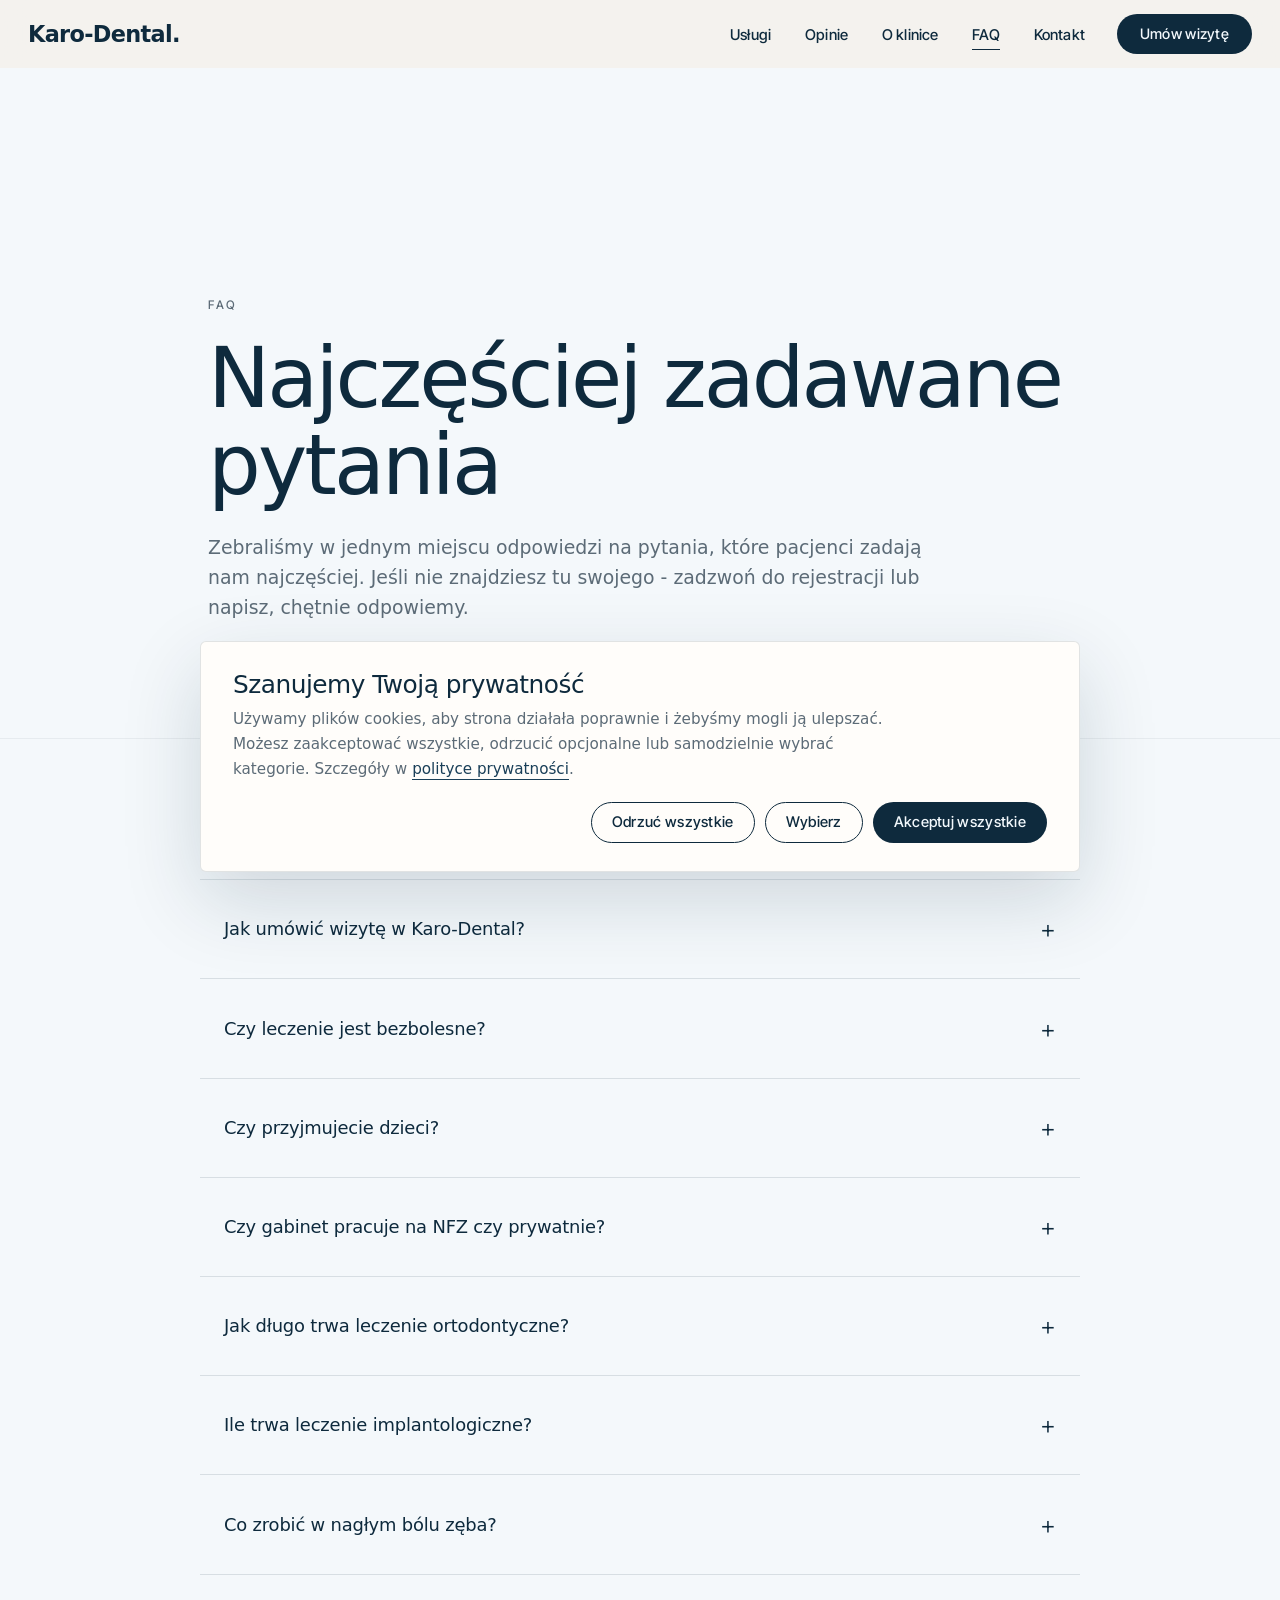
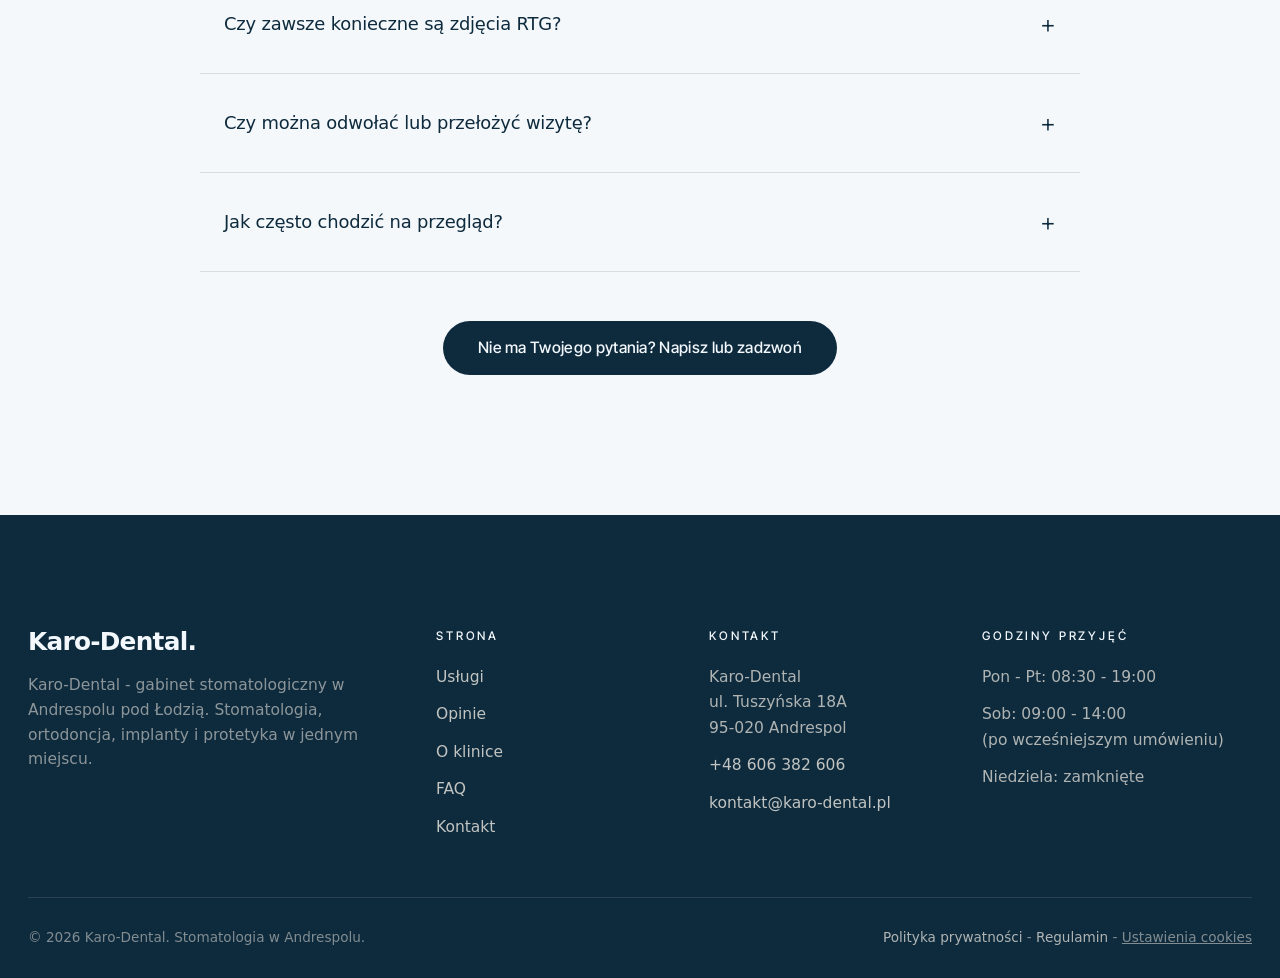
==== commit 9db4b909: "copywriting: usuń ogólniki "spokojne/konkretne podejście", zamień typograficzne znaki AI na zwykłe A" ====
--- a/faq.html
+++ b/faq.html
@@ -4,7 +4,7 @@
   <meta charset="UTF-8" />
   <script>document.documentElement.classList.add("js")</script>
   <meta name="viewport" content="width=device-width, initial-scale=1.0" />
-  <title>FAQ — najczęściej zadawane pytania | Karo-Dental Andrespol</title>
+  <title>FAQ - najczęściej zadawane pytania | Karo-Dental Andrespol</title>
   <meta name="description" content="Odpowiedzi na najczęstsze pytania pacjentów Karo-Dental: rejestracja, znieczulenie, dzieci, ortodoncja, implanty, terminy, NFZ vs prywatnie, koszty leczenia." />
   <meta name="theme-color" content="#0E2A3D" />
   <link rel="icon" href="assets/favicon.svg" type="image/svg+xml" />
@@ -21,11 +21,11 @@
   <meta property="og:type" content="website" />
   <meta property="og:locale" content="pl_PL" />
   <meta property="og:site_name" content="Karo-Dental" />
-  <meta property="og:title" content="FAQ — najczęściej zadawane pytania | Karo-Dental Andrespol" />
+  <meta property="og:title" content="FAQ - najczęściej zadawane pytania | Karo-Dental Andrespol" />
   <meta property="og:description" content="Odpowiedzi na najczęstsze pytania pacjentów Karo-Dental." />
   <meta property="og:image" content="https://karo-dental.pl/assets/favicon.svg" />
   <meta name="twitter:card" content="summary_large_image" />
-  <meta name="twitter:title" content="FAQ — najczęściej zadawane pytania | Karo-Dental Andrespol" />
+  <meta name="twitter:title" content="FAQ - najczęściej zadawane pytania | Karo-Dental Andrespol" />
   <meta name="twitter:description" content="Odpowiedzi na najczęstsze pytania pacjentów Karo-Dental." />
   <meta name="twitter:image" content="https://karo-dental.pl/assets/favicon.svg" />
   <link rel="alternate" hreflang="pl-PL" href="https://karo-dental.pl/faq" />
@@ -40,7 +40,7 @@
         "name": "Jak umówić wizytę w Karo-Dental?",
         "acceptedAnswer": {
           "@type": "Answer",
-          "text": "Najwygodniej zadzwonić do rejestracji pod numer +48 606 382 606 w godzinach pracy gabinetu (Pon–Pt 8:30–19:00, Sob 9:00–14:00 po wcześniejszym umówieniu). Można też napisać przez formularz kontaktowy — odpowiadamy zwykle tego samego dnia roboczego."
+          "text": "Najwygodniej zadzwonić do rejestracji pod numer +48 606 382 606 w godzinach pracy gabinetu (Pon-Pt 8:30-19:00, Sob 9:00-14:00 po wcześniejszym umówieniu). Można też napisać przez formularz kontaktowy - odpowiadamy zwykle tego samego dnia roboczego."
         }
       },
       {
@@ -48,7 +48,7 @@
         "name": "Czy leczenie jest bezbolesne?",
         "acceptedAnswer": {
           "@type": "Answer",
-          "text": "Tak — wszędzie tam, gdzie to potrzebne, pracujemy w znieczuleniu miejscowym. Pacjenci podkreślają, że wizyty są szybkie i bezbolesne, a w wielu przypadkach drobne procedury można przeprowadzić nawet bez znieczulenia."
+          "text": "Tak - wszędzie tam, gdzie to potrzebne, pracujemy w znieczuleniu miejscowym. Pacjenci podkreślają, że wizyty są szybkie i bezbolesne, a w wielu przypadkach drobne procedury można przeprowadzić nawet bez znieczulenia."
         }
       },
       {
@@ -56,7 +56,7 @@
         "name": "Czy przyjmujecie dzieci?",
         "acceptedAnswer": {
           "@type": "Answer",
-          "text": "Tak. Prowadzimy przeglądy, profilaktykę (lakowanie, fluoryzacja), leczenie próchnicy zębów mlecznych i stałych oraz konsultacje ortodontyczne dla dzieci i młodzieży. Z najmłodszymi pacjentami pracujemy spokojnie, dając im czas na oswojenie się z gabinetem."
+          "text": "Tak. Prowadzimy przeglądy, profilaktykę (lakowanie, fluoryzacja), leczenie próchnicy zębów mlecznych i stałych oraz konsultacje ortodontyczne dla dzieci i młodzieży. Pierwszą wizytę dziecka traktujemy jako zapoznanie z gabinetem - przegląd bez procedur, jeśli nie ma takiej konieczności."
         }
       },
       {
@@ -64,7 +64,7 @@
         "name": "Czy gabinet pracuje na NFZ czy prywatnie?",
         "acceptedAnswer": {
           "@type": "Answer",
-          "text": "Karo-Dental jest gabinetem prywatnym. Koszt każdej procedury podajemy zawsze przed jej wykonaniem — bez doliczania w trakcie. Na życzenie wystawiamy fakturę."
+          "text": "Karo-Dental jest gabinetem prywatnym. Koszt każdej procedury podajemy zawsze przed jej wykonaniem - bez doliczania w trakcie. Na życzenie wystawiamy fakturę."
         }
       },
       {
@@ -80,7 +80,7 @@
         "name": "Ile trwa leczenie implantologiczne?",
         "acceptedAnswer": {
           "@type": "Answer",
-          "text": "Pełen proces — od zabiegu wszczepienia implantu do osadzenia korony — trwa zwykle 3–6 miesięcy, w zależności od warunków kostnych i miejsca w jamie ustnej. Sam zabieg wszczepienia trwa około godziny. Szczegółowy harmonogram podajemy zawsze przed rozpoczęciem leczenia."
+          "text": "Pełen proces - od zabiegu wszczepienia implantu do osadzenia korony - trwa zwykle 3-6 miesięcy, w zależności od warunków kostnych i miejsca w jamie ustnej. Sam zabieg wszczepienia trwa około godziny. Szczegółowy harmonogram podajemy zawsze przed rozpoczęciem leczenia."
         }
       },
       {
@@ -88,7 +88,7 @@
         "name": "Co zrobić w nagłym bólu zęba?",
         "acceptedAnswer": {
           "@type": "Answer",
-          "text": "Zadzwoń do rejestracji pod +48 606 382 606 i zaznacz, że chodzi o ostry ból. Staramy się znaleźć możliwie najszybszy termin i zarezerwować dłuższy slot, żeby spokojnie zająć się problemem. W weekendy i święta gabinet jest nieczynny — w takich sytuacjach należy skorzystać z dyżuru stomatologicznego."
+          "text": "Zadzwoń do rejestracji pod +48 606 382 606 i zaznacz, że chodzi o ostry ból. Staramy się znaleźć możliwie najszybszy termin i zarezerwować dłuższy slot, żeby zająć się problemem od razu, bez odsyłania na kolejną wizytę. W weekendy i święta gabinet jest nieczynny - w takich sytuacjach należy skorzystać z dyżuru stomatologicznego."
         }
       },
       {
@@ -104,7 +104,7 @@
         "name": "Czy można odwołać lub przełożyć wizytę?",
         "acceptedAnswer": {
           "@type": "Answer",
-          "text": "Tak — wystarczy poinformować rejestrację najpóźniej dzień przed planowaną wizytą. Pozwala to udostępnić termin innemu pacjentowi i sprawniej dobrać Tobie nowy. Numer rejestracji: +48 606 382 606."
+          "text": "Tak - wystarczy poinformować rejestrację najpóźniej dzień przed planowaną wizytą. Pozwala to udostępnić termin innemu pacjentowi i sprawniej dobrać Tobie nowy. Numer rejestracji: +48 606 382 606."
         }
       },
       {
@@ -112,7 +112,7 @@
         "name": "Jak często chodzić na przegląd?",
         "acceptedAnswer": {
           "@type": "Answer",
-          "text": "U dorosłych zalecamy przegląd raz na pół roku, połączony z higienizacją. U dzieci — szczególnie w okresie wymiany zębów — często wystarczają wizyty co 4–6 miesięcy. Regularne kontrole pozwalają wcześnie wychwycić problemy i znacznie obniżyć koszty leczenia."
+          "text": "U dorosłych zalecamy przegląd raz na pół roku, połączony z higienizacją. U dzieci - szczególnie w okresie wymiany zębów - często wystarczają wizyty co 4-6 miesięcy. Regularne kontrole pozwalają wcześnie wychwycić problemy i znacznie obniżyć koszty leczenia."
         }
       }
     ]
@@ -152,7 +152,7 @@
     <div class="container subhero__inner">
       <span class="eyebrow reveal">FAQ</span>
       <h1 class="reveal delay-1">Najczęściej zadawane pytania</h1>
-      <p class="lead reveal delay-2">Zebraliśmy w jednym miejscu odpowiedzi na pytania, które pacjenci zadają nam najczęściej. Jeśli nie znajdziesz tu swojego — zadzwoń do rejestracji lub napisz, chętnie odpowiemy.</p>
+      <p class="lead reveal delay-2">Zebraliśmy w jednym miejscu odpowiedzi na pytania, które pacjenci zadają nam najczęściej. Jeśli nie znajdziesz tu swojego - zadzwoń do rejestracji lub napisz, chętnie odpowiemy.</p>
     </div>
   </section>
 
@@ -163,28 +163,28 @@
         <details class="faq__item reveal">
           <summary class="faq__q">Jak umówić wizytę w Karo-Dental?</summary>
           <div class="faq__a">
-            Najwygodniej zadzwonić do rejestracji pod numer <a href="tel:+48606382606">+48&nbsp;606&nbsp;382&nbsp;606</a> w godzinach pracy gabinetu (Pon–Pt 8:30–19:00, Sob 9:00–14:00 po wcześniejszym umówieniu). Można też napisać przez formularz kontaktowy — odpowiadamy zwykle tego samego dnia roboczego.
+            Najwygodniej zadzwonić do rejestracji pod numer <a href="tel:+48606382606">+48 606 382 606</a> w godzinach pracy gabinetu (Pon-Pt 8:30-19:00, Sob 9:00-14:00 po wcześniejszym umówieniu). Można też napisać przez formularz kontaktowy - odpowiadamy zwykle tego samego dnia roboczego.
           </div>
         </details>
 
         <details class="faq__item reveal">
           <summary class="faq__q">Czy leczenie jest bezbolesne?</summary>
           <div class="faq__a">
-            Tak — wszędzie tam, gdzie to potrzebne, pracujemy w znieczuleniu miejscowym. Pacjenci podkreślają, że wizyty są szybkie i bezbolesne, a w wielu prostych przypadkach drobne procedury można przeprowadzić nawet bez znieczulenia.
+            Tak - wszędzie tam, gdzie to potrzebne, pracujemy w znieczuleniu miejscowym. Pacjenci podkreślają, że wizyty są szybkie i bezbolesne, a w wielu prostych przypadkach drobne procedury można przeprowadzić nawet bez znieczulenia.
           </div>
         </details>
 
         <details class="faq__item reveal">
           <summary class="faq__q">Czy przyjmujecie dzieci?</summary>
           <div class="faq__a">
-            Tak. Prowadzimy przeglądy, profilaktykę (lakowanie, fluoryzacja), leczenie próchnicy zębów mlecznych i stałych oraz konsultacje ortodontyczne dla dzieci i młodzieży. Z najmłodszymi pacjentami pracujemy spokojnie, dając im czas na oswojenie się z gabinetem.
+            Tak. Prowadzimy przeglądy, profilaktykę (lakowanie, fluoryzacja), leczenie próchnicy zębów mlecznych i stałych oraz konsultacje ortodontyczne dla dzieci i młodzieży. Pierwszą wizytę dziecka traktujemy jako zapoznanie z gabinetem - przegląd bez procedur, jeśli nie ma takiej konieczności.
           </div>
         </details>
 
         <details class="faq__item reveal">
           <summary class="faq__q">Czy gabinet pracuje na NFZ czy prywatnie?</summary>
           <div class="faq__a">
-            Karo-Dental jest gabinetem prywatnym. Koszt każdej procedury podajemy zawsze przed jej wykonaniem — bez doliczania w trakcie. Na życzenie wystawiamy fakturę.
+            Karo-Dental jest gabinetem prywatnym. Koszt każdej procedury podajemy zawsze przed jej wykonaniem - bez doliczania w trakcie. Na życzenie wystawiamy fakturę.
           </div>
         </details>
 
@@ -198,14 +198,14 @@
         <details class="faq__item reveal">
           <summary class="faq__q">Ile trwa leczenie implantologiczne?</summary>
           <div class="faq__a">
-            Pełen proces — od zabiegu wszczepienia implantu do osadzenia korony — trwa zwykle 3–6 miesięcy, w zależności od warunków kostnych i miejsca w jamie ustnej. Sam zabieg wszczepienia trwa około godziny. Szczegółowy harmonogram podajemy zawsze przed rozpoczęciem leczenia.
+            Pełen proces - od zabiegu wszczepienia implantu do osadzenia korony - trwa zwykle 3-6 miesięcy, w zależności od warunków kostnych i miejsca w jamie ustnej. Sam zabieg wszczepienia trwa około godziny. Szczegółowy harmonogram podajemy zawsze przed rozpoczęciem leczenia.
           </div>
         </details>
 
         <details class="faq__item reveal">
           <summary class="faq__q">Co zrobić w nagłym bólu zęba?</summary>
           <div class="faq__a">
-            Zadzwoń do rejestracji pod <a href="tel:+48606382606">+48&nbsp;606&nbsp;382&nbsp;606</a> i zaznacz, że chodzi o ostry ból. Staramy się znaleźć możliwie najszybszy termin i zarezerwować dłuższy slot, żeby spokojnie zająć się problemem. W weekendy i święta gabinet jest nieczynny — w takich sytuacjach należy skorzystać z dyżuru stomatologicznego.
+            Zadzwoń do rejestracji pod <a href="tel:+48606382606">+48 606 382 606</a> i zaznacz, że chodzi o ostry ból. Staramy się znaleźć możliwie najszybszy termin i zarezerwować dłuższy slot, żeby zająć się problemem od razu, bez odsyłania na kolejną wizytę. W weekendy i święta gabinet jest nieczynny - w takich sytuacjach należy skorzystać z dyżuru stomatologicznego.
           </div>
         </details>
 
@@ -219,14 +219,14 @@
         <details class="faq__item reveal">
           <summary class="faq__q">Czy można odwołać lub przełożyć wizytę?</summary>
           <div class="faq__a">
-            Tak — wystarczy poinformować rejestrację najpóźniej dzień przed planowaną wizytą. Pozwala to udostępnić termin innemu pacjentowi i sprawniej dobrać Tobie nowy. Numer rejestracji: <a href="tel:+48606382606">+48&nbsp;606&nbsp;382&nbsp;606</a>.
+            Tak - wystarczy poinformować rejestrację najpóźniej dzień przed planowaną wizytą. Pozwala to udostępnić termin innemu pacjentowi i sprawniej dobrać Tobie nowy. Numer rejestracji: <a href="tel:+48606382606">+48 606 382 606</a>.
           </div>
         </details>
 
         <details class="faq__item reveal">
           <summary class="faq__q">Jak często chodzić na przegląd?</summary>
           <div class="faq__a">
-            U dorosłych zalecamy przegląd raz na pół roku, połączony z higienizacją. U dzieci — szczególnie w okresie wymiany zębów — często wystarczają wizyty co 4–6 miesięcy. Regularne kontrole pozwalają wcześnie wychwycić problemy i znacznie obniżyć koszty leczenia.
+            U dorosłych zalecamy przegląd raz na pół roku, połączony z higienizacją. U dzieci - szczególnie w okresie wymiany zębów - często wystarczają wizyty co 4-6 miesięcy. Regularne kontrole pozwalają wcześnie wychwycić problemy i znacznie obniżyć koszty leczenia.
           </div>
         </details>
 
@@ -243,7 +243,7 @@
       <div class="footer__top">
         <div class="footer__brand">
           <span class="nav__logo-mark">Karo-Dental<span class="nav__logo-dot" aria-hidden="true">.</span></span>
-          <p>Karo-Dental — gabinet stomatologiczny w Andrespolu pod Łodzią. Stomatologia, ortodoncja, implanty i protetyka w jednym miejscu.</p>
+          <p>Karo-Dental - gabinet stomatologiczny w Andrespolu pod Łodzią. Stomatologia, ortodoncja, implanty i protetyka w jednym miejscu.</p>
         </div>
         <div class="footer__col"><h5>Strona</h5>
           <ul>
@@ -263,15 +263,15 @@
         </div>
         <div class="footer__col"><h5>Godziny przyjęć</h5>
           <ul>
-            <li>Pon&nbsp;–&nbsp;Pt: 08:30 – 19:00</li>
-            <li>Sob: 09:00 – 14:00<br/>(po wcześniejszym umówieniu)</li>
+            <li>Pon - Pt: 08:30 - 19:00</li>
+            <li>Sob: 09:00 - 14:00<br/>(po wcześniejszym umówieniu)</li>
             <li>Niedziela: zamknięte</li>
           </ul>
         </div>
       </div>
       <div class="footer__bottom">
         <span>© <span id="year">2025</span> Karo-Dental. Stomatologia w Andrespolu.</span>
-        <span><a href="polityka-prywatnosci.html">Polityka prywatności</a> &nbsp;-&nbsp; <a href="regulamin.html">Regulamin</a> &nbsp;-&nbsp; <button type="button" class="cookie__settings-link" data-cookie-settings>Ustawienia cookies</button></span>
+        <span><a href="polityka-prywatnosci.html">Polityka prywatności</a>  -  <a href="regulamin.html">Regulamin</a>  -  <button type="button" class="cookie__settings-link" data-cookie-settings>Ustawienia cookies</button></span>
       </div>
     </div>
   </footer>
